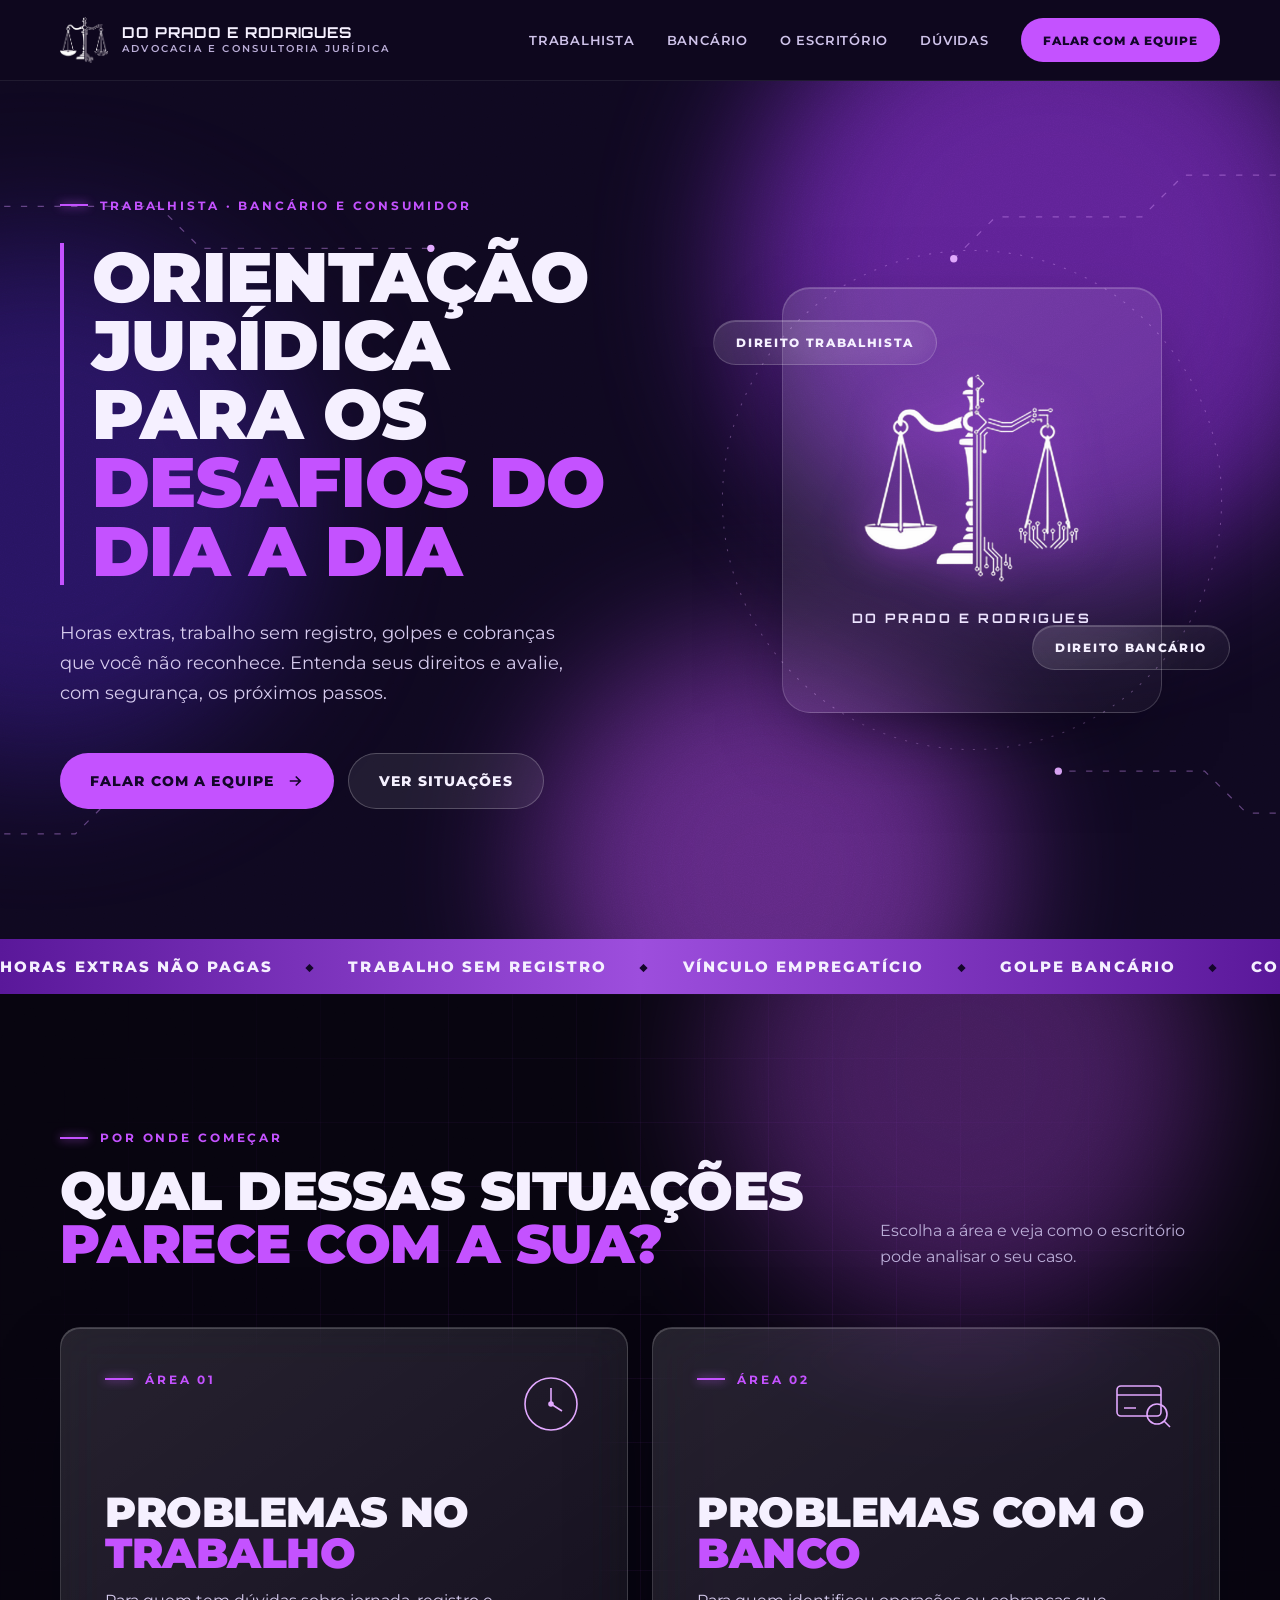
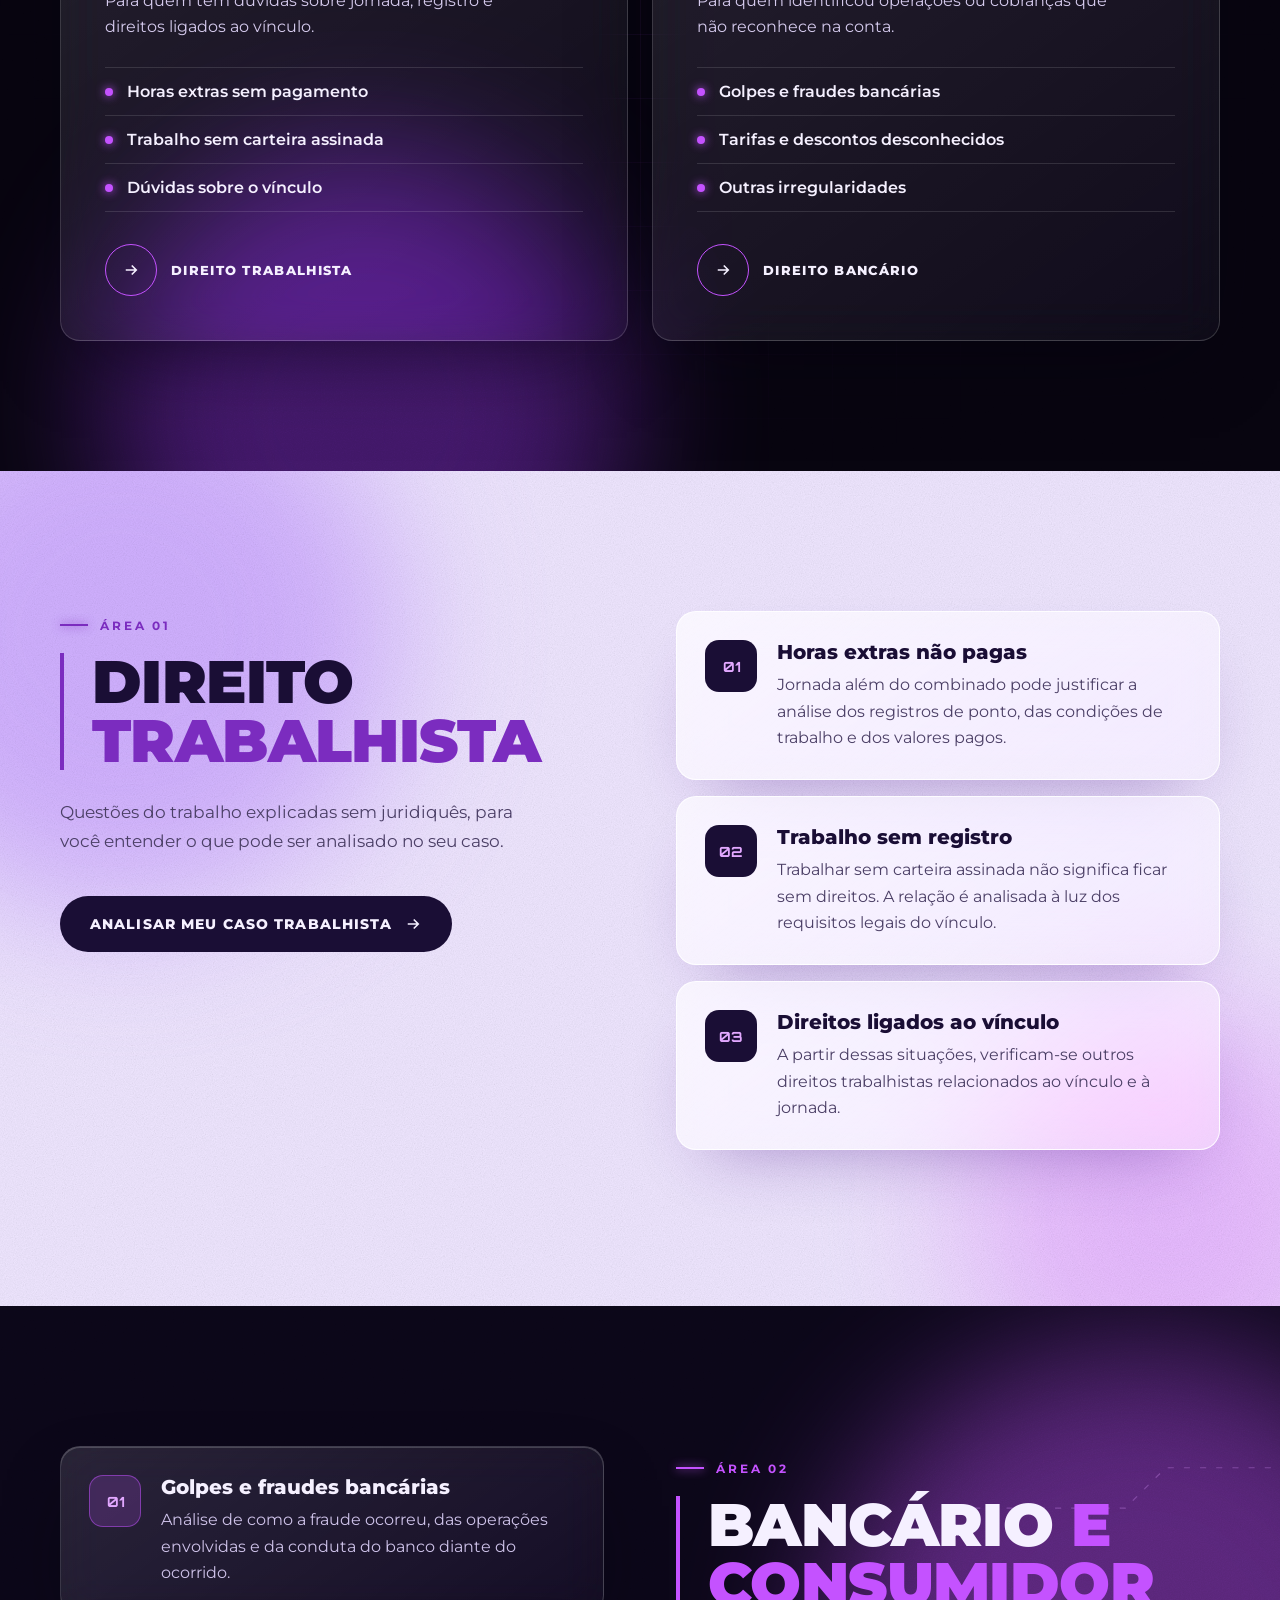
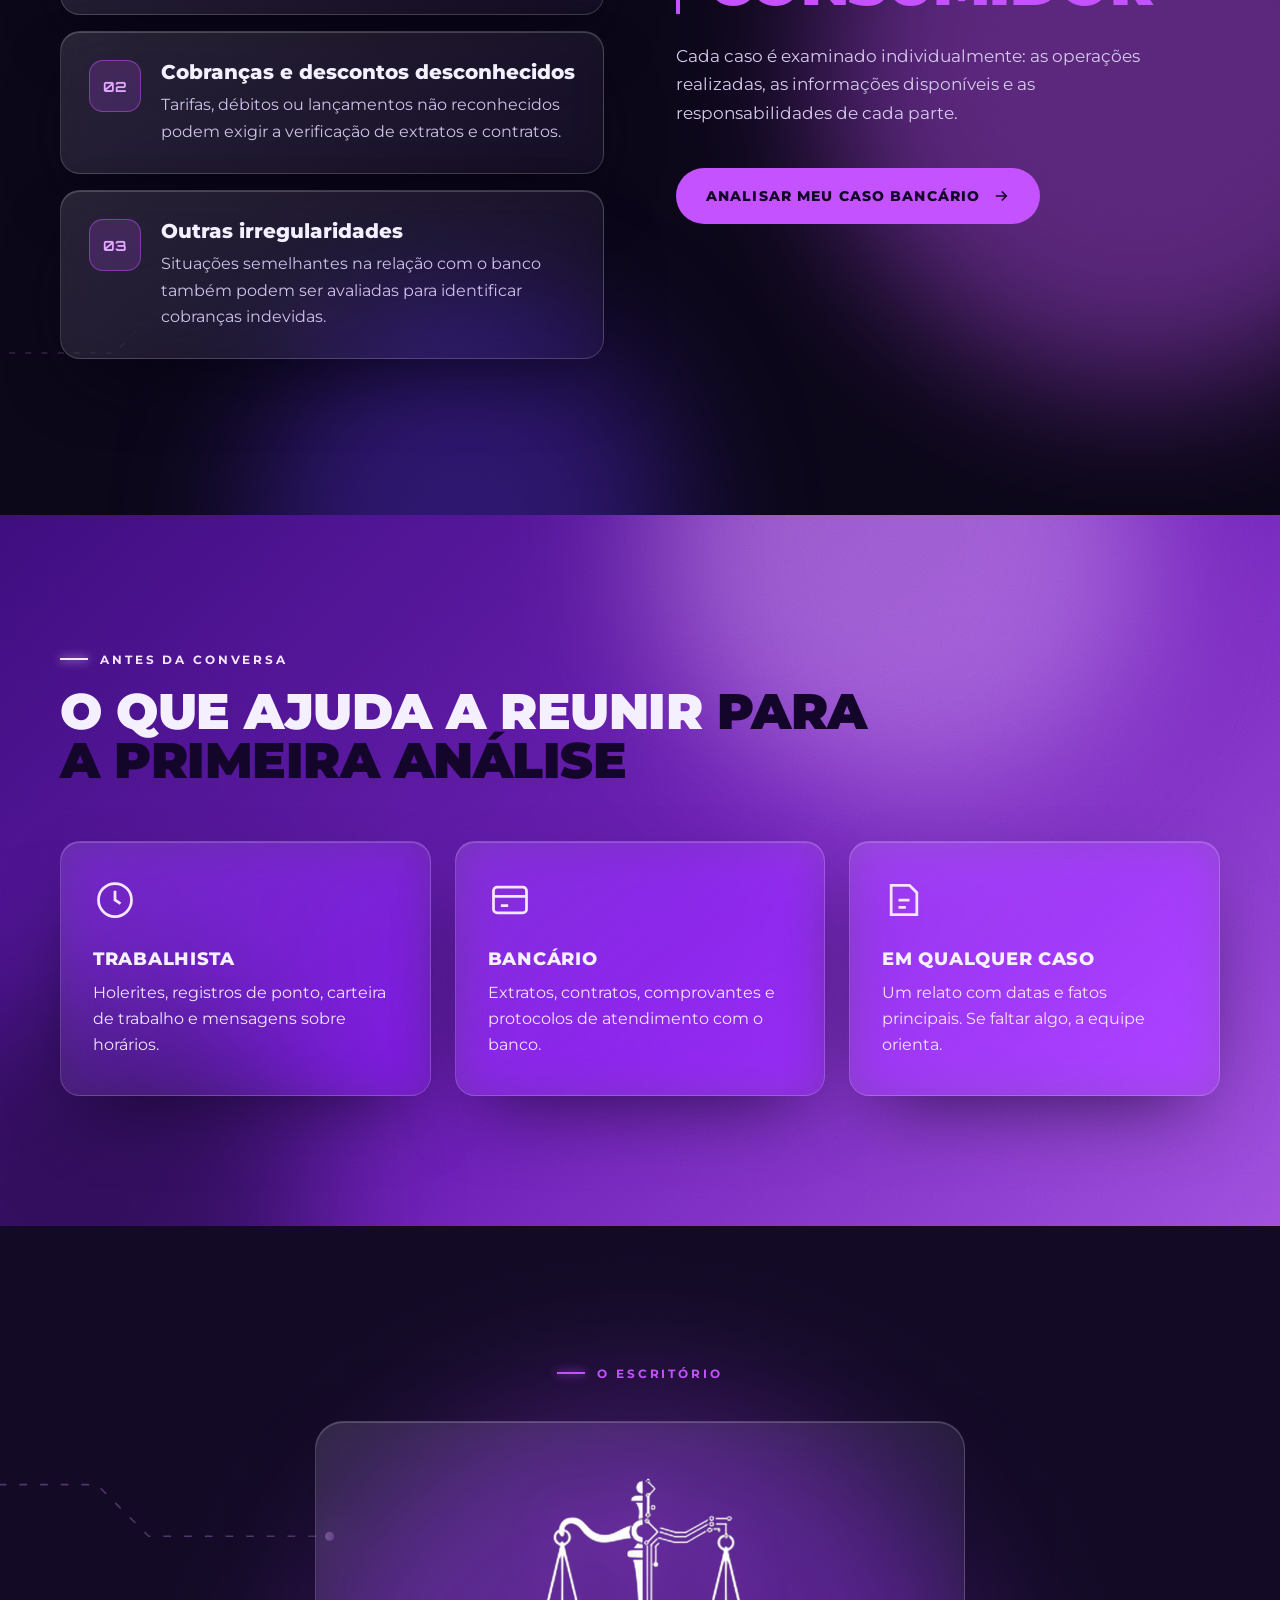
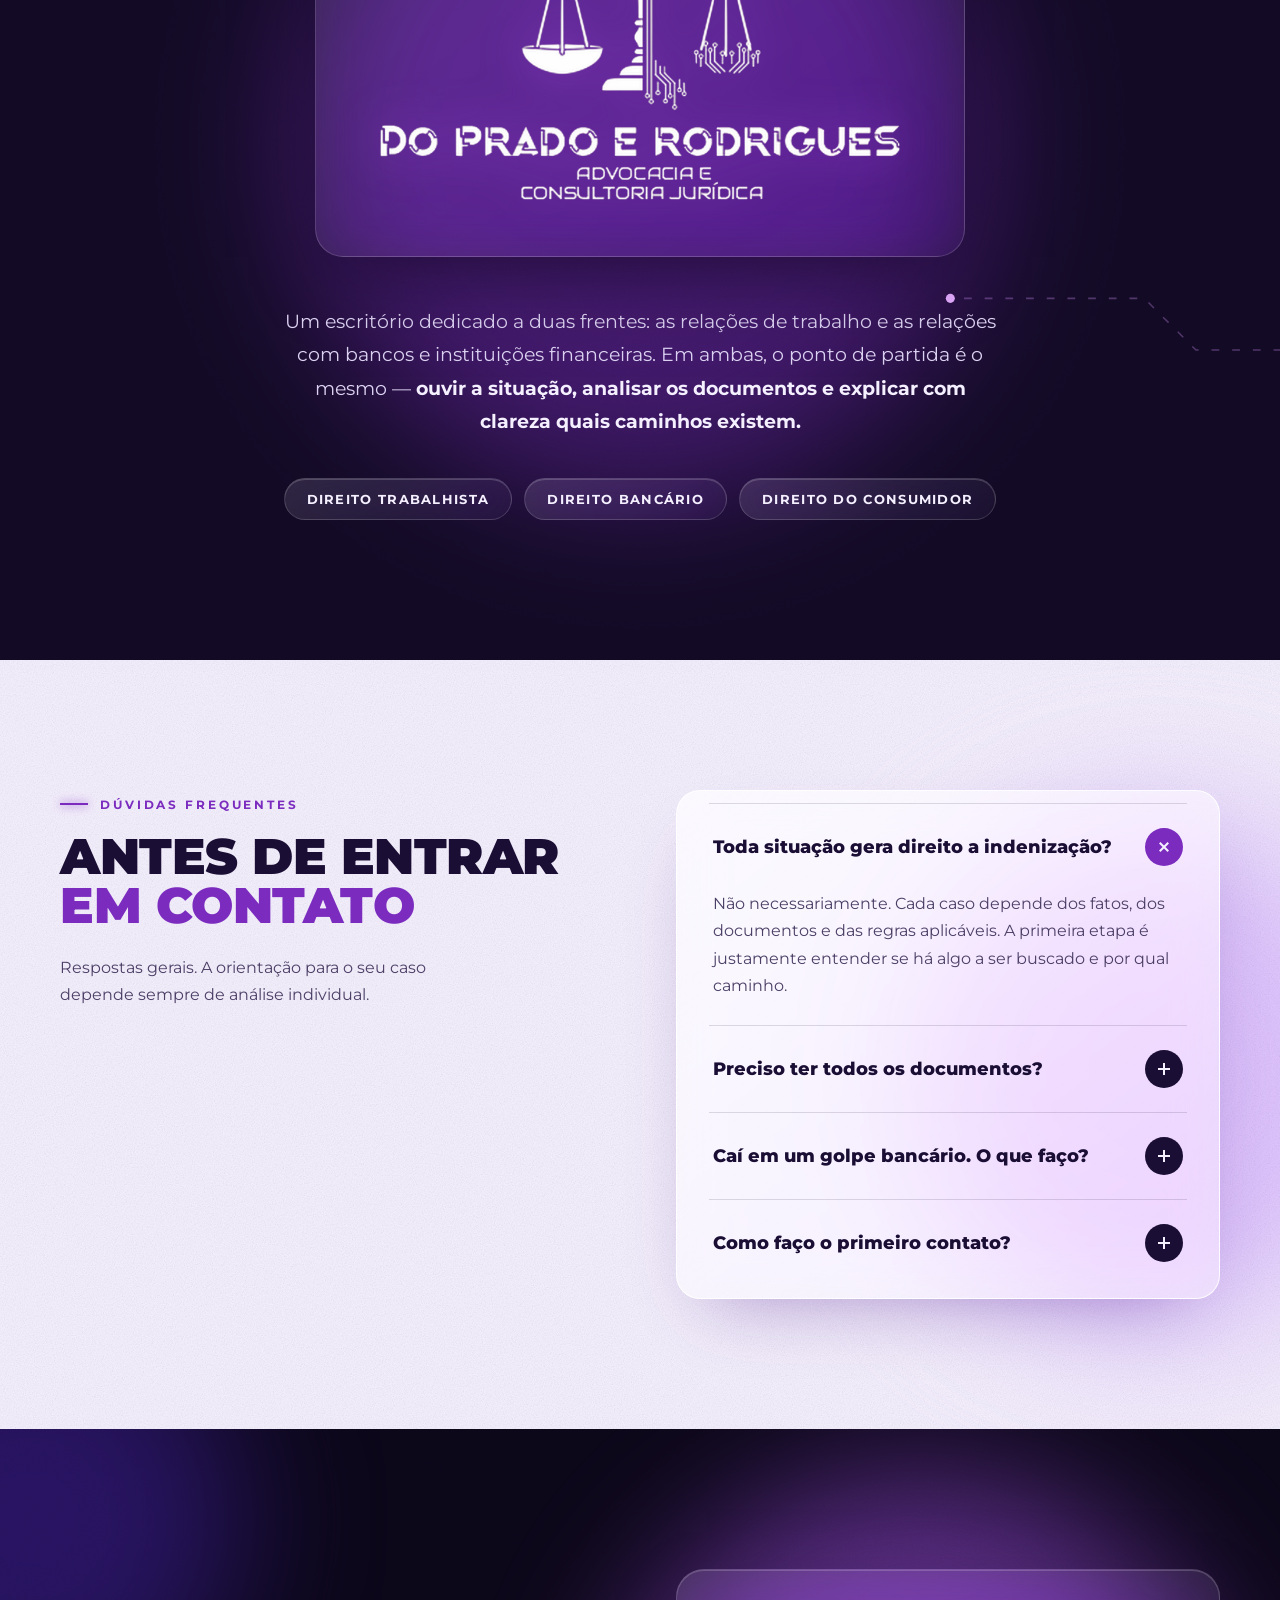
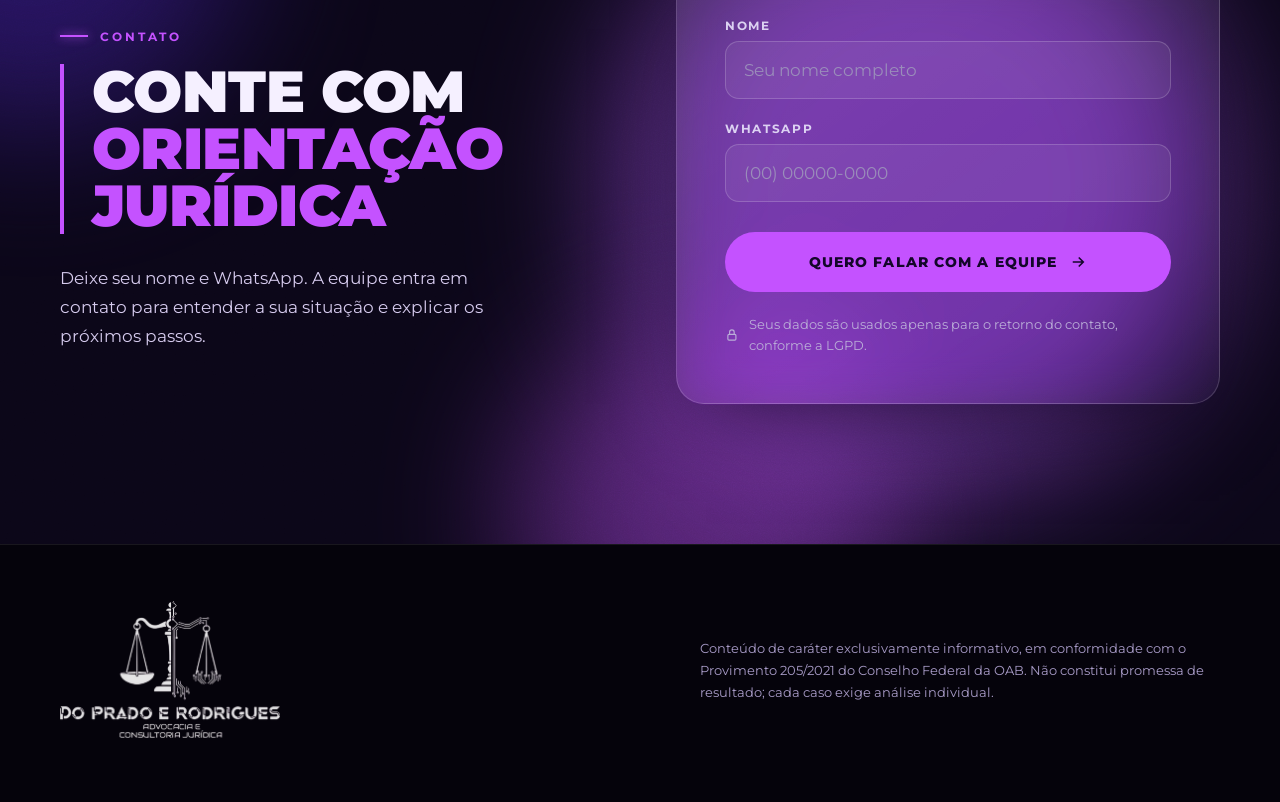
==== index.html @ 0450f439 "LP Do Prado e Rodrigues: versão inicial Co-Authored-By: Claude Opus 5.5 <noreply@anthropic.com> Clau" ====
<!doctype html>
<html lang="pt-BR">
<head>
<meta charset="utf-8">
<meta name="viewport" content="width=device-width, initial-scale=1">
<title>Do Prado e Rodrigues | Advocacia e Consultoria Jurídica</title>
<meta name="description" content="Orientação jurídica em Direito Trabalhista e Direito Bancário e do Consumidor: horas extras, trabalho sem registro, golpes bancários e cobranças desconhecidas.">
<meta name="theme-color" content="#120A24">
<link rel="icon" type="image/png" href="/assets/favicon.png">
<link rel="apple-touch-icon" href="/assets/favicon.png">
<meta property="og:type" content="website">
<meta property="og:title" content="Do Prado e Rodrigues | Advocacia e Consultoria Jurídica">
<meta property="og:description" content="Orientação jurídica para os desafios do dia a dia — Direito Trabalhista e Direito Bancário e do Consumidor.">
<meta property="og:image" content="/assets/og.jpg">
<meta property="og:locale" content="pt_BR">
<link rel="preconnect" href="https://fonts.googleapis.com">
<link rel="stylesheet" href="https://fonts.googleapis.com/css2?family=Montserrat:wght@400;500;600;700;800;900&amp;family=Orbitron:wght@500;700&amp;display=swap">
<style>
body{margin:0;background:#120A24}
a{color:#D9A8FF}a:hover{color:#F1DDFF}
.lp{font-family:'Montserrat',system-ui,sans-serif;color:#F5F0FF;background:#120A24;overflow-x:hidden;-webkit-font-smoothing:antialiased}
.lp *{box-sizing:border-box}
.wrap{max-width:1240px;margin:0 auto;padding:0 40px;position:relative;z-index:2}
.sec{position:relative;overflow:hidden;isolation:isolate}
.hl{font-weight:900;text-transform:uppercase;letter-spacing:-.01em;line-height:.98}
.neon{color:var(--accent)}
.neon-d{color:#7B2CBF}
.bar-v{border-left:4px solid var(--accent);padding-left:28px}
.kicker{display:inline-flex;align-items:center;gap:12px;font-size:12px;font-weight:700;letter-spacing:.24em;text-transform:uppercase;color:var(--accent)}
.kicker:before{content:"";width:28px;height:2px;background:currentColor;box-shadow:0 0 10px currentColor}
.k-d{color:#7B2CBF}
.noise{position:absolute;inset:0;width:100%;height:100%;pointer-events:none;z-index:1;opacity:.13;mix-blend-mode:overlay}
.noise-l{opacity:.22;mix-blend-mode:multiply}
.blob{position:absolute;border-radius:50%;filter:blur(70px);z-index:0;pointer-events:none}
.d1{animation:drift 18s ease-in-out infinite}
.d2{animation:drift 22s ease-in-out -6s infinite reverse}
.d3{animation:drift 26s ease-in-out -12s infinite}
.grid-bg{position:absolute;inset:0;z-index:0;background-image:linear-gradient(rgba(196,82,255,.07) 1px,transparent 1px),linear-gradient(90deg,rgba(196,82,255,.07) 1px,transparent 1px);background-size:64px 64px;-webkit-mask-image:radial-gradient(ellipse at 50% 40%,#000 20%,transparent 75%);mask-image:radial-gradient(ellipse at 50% 40%,#000 20%,transparent 75%)}
.glass{position:relative;background:linear-gradient(145deg,rgba(255,255,255,.12),rgba(255,255,255,.03));border:1px solid rgba(255,255,255,.16);border-radius:20px;backdrop-filter:blur(22px) saturate(140%);-webkit-backdrop-filter:blur(22px) saturate(140%);box-shadow:inset 0 1px 0 rgba(255,255,255,.18),0 30px 80px -30px rgba(5,2,15,.7)}
.glass-l{position:relative;background:linear-gradient(145deg,rgba(255,255,255,.72),rgba(255,255,255,.38));border:1px solid rgba(255,255,255,.85);border-radius:20px;backdrop-filter:blur(22px) saturate(160%);-webkit-backdrop-filter:blur(22px) saturate(160%);box-shadow:0 30px 70px -35px rgba(74,20,140,.45)}
.btn{display:inline-flex;align-items:center;justify-content:center;gap:12px;min-height:56px;padding:0 30px;font-weight:800;font-size:14px;letter-spacing:.08em;text-transform:uppercase;text-decoration:none;border-radius:999px;transition:transform .35s cubic-bezier(.2,.7,.2,1),box-shadow .35s,background .3s,color .3s,border-color .3s;font-family:inherit;cursor:pointer;border:none}
.btn:hover{transform:translateY(-2px)}
.btn svg{transition:transform .35s cubic-bezier(.2,.7,.2,1)}
.btn:hover svg{transform:translateX(4px)}
.btn-neon{background:var(--accent);color:#14062A}
.btn-neon:hover{color:#14062A;box-shadow:0 12px 40px -8px var(--accent)}
.btn-glass{background:rgba(255,255,255,.08);border:1px solid rgba(255,255,255,.22);color:#F5F0FF;backdrop-filter:blur(12px);-webkit-backdrop-filter:blur(12px)}
.btn-glass:hover{background:rgba(255,255,255,.14);color:#F5F0FF}
.btn-dark{background:#1A0E35;color:#F5F0FF}
.btn-dark:hover{background:#2C1858;color:#F5F0FF}
.navlink{color:#CFC3EA;text-decoration:none;font-size:13px;font-weight:600;letter-spacing:.06em;text-transform:uppercase;padding:12px 0;position:relative}
.navlink:after{content:"";position:absolute;left:0;right:0;bottom:6px;height:2px;background:var(--accent);transform:scaleX(0);transform-origin:left;transition:transform .4s cubic-bezier(.2,.7,.2,1)}
.navlink:hover{color:#FFFFFF}.navlink:hover:after{transform:scaleX(1)}
.hero-grid{display:grid;grid-template-columns:minmax(0,1.1fr) minmax(0,.9fr);gap:56px;align-items:center}
.two{display:grid;grid-template-columns:repeat(2,minmax(0,1fr));gap:72px;align-items:center}
.tiles{display:grid;grid-template-columns:repeat(2,minmax(0,1fr));gap:24px}
.three{display:grid;grid-template-columns:repeat(3,minmax(0,1fr));gap:24px}
.tile{display:flex;flex-direction:column;padding:44px;text-decoration:none;color:#F5F0FF;min-height:500px;transition:transform .5s cubic-bezier(.2,.7,.2,1),border-color .4s}
.tile:hover{transform:translateY(-6px);border-color:rgba(196,82,255,.6);color:#F5F0FF}
.go{width:52px;height:52px;border-radius:50%;border:1.5px solid var(--accent);display:flex;align-items:center;justify-content:center;transition:background .3s,transform .4s,color .3s}
.tile:hover .go{background:var(--accent);color:#14062A;transform:rotate(-45deg)}
.li{display:flex;gap:14px;align-items:center;padding:14px 0;border-top:1px solid rgba(255,255,255,.12);font-weight:600;font-size:15.5px}
.li:before{content:"";flex:none;width:8px;height:8px;border-radius:50%;background:var(--accent);box-shadow:0 0 10px var(--accent)}
.item{display:grid;grid-template-columns:52px minmax(0,1fr);gap:20px;padding:28px;margin-bottom:16px}
.num{width:52px;height:52px;border-radius:14px;display:flex;align-items:center;justify-content:center;font-family:'Orbitron',sans-serif;font-size:14px;font-weight:700}
.faq details{border-top:1px solid rgba(26,14,53,.14)}
.faq summary{list-style:none;cursor:pointer;display:flex;justify-content:space-between;align-items:center;gap:24px;padding:24px 4px;min-height:44px;font-size:18px;font-weight:800;color:#1A0E35}
.faq summary::-webkit-details-marker{display:none}
.faq .plus{flex:none;width:38px;height:38px;border-radius:50%;background:#1A0E35;color:#F5F0FF;display:flex;align-items:center;justify-content:center;transition:transform .4s cubic-bezier(.2,.7,.2,1),background .3s}
.faq details[open] .plus{transform:rotate(45deg);background:#7B2CBF}
.faq details p{margin:0 4px 26px;max-width:720px;color:#4B3F66;font-size:16px;line-height:1.7}
.field{display:flex;flex-direction:column;gap:8px}
.field label{font-size:12px;font-weight:700;letter-spacing:.14em;text-transform:uppercase;color:#DCD2F2}
.field input{font:inherit;font-size:17px;color:#F5F0FF;background:rgba(255,255,255,.06);border:1.5px solid rgba(255,255,255,.18);border-radius:14px;padding:16px 18px;min-height:58px;outline:none;transition:border-color .3s,background .3s,box-shadow .3s}
.field input:focus{border-color:var(--accent);background:rgba(255,255,255,.1);box-shadow:0 0 0 4px rgba(196,82,255,.18)}
.field input::placeholder{color:#9A8DBA}
.marquee{display:flex;width:max-content;animation:slide 50s linear infinite}
.marquee span{display:inline-flex;align-items:center;gap:32px;padding-right:32px;white-space:nowrap}
.flow{stroke-dasharray:6 10;animation:flow 2.4s linear infinite}
@keyframes slide{to{transform:translateX(-50%)}}
@keyframes flow{to{stroke-dashoffset:-64}}
@keyframes drift{0%,100%{transform:translate(0,0) scale(1)}33%{transform:translate(60px,-40px) scale(1.08)}66%{transform:translate(-40px,30px) scale(.95)}}
@keyframes rise{from{opacity:0;transform:translateY(32px)}to{opacity:1;transform:none}}
@keyframes fade{from{opacity:0}to{opacity:1}}
@keyframes floaty{0%,100%{transform:translateY(0)}50%{transform:translateY(-14px)}}
@keyframes blink{0%,100%{opacity:.3}50%{opacity:1}}
@keyframes spin{to{transform:rotate(360deg)}}
.in1{animation:rise 1s cubic-bezier(.2,.7,.2,1) .1s both}
.in2{animation:rise 1s cubic-bezier(.2,.7,.2,1) .25s both}
.in3{animation:rise 1s cubic-bezier(.2,.7,.2,1) .4s both}
.in4{animation:rise 1s cubic-bezier(.2,.7,.2,1) .55s both}
.in5{animation:fade 1.8s ease .3s both}
.floaty{animation:floaty 7s ease-in-out infinite}
.floaty2{animation:floaty 8s ease-in-out -3s infinite}
.blink{animation:blink 2.2s ease-in-out infinite}
.blink2{animation:blink 2.2s ease-in-out 1.1s infinite}
.spin{animation:spin 50s linear infinite}
@supports (animation-timeline: view()){
.reveal{animation:rise linear both;animation-timeline:view();animation-range:entry 0% cover 26%}
}
@media (prefers-reduced-motion: reduce){.lp *{animation:none !important;transition:none !important}}
@media (max-width: 980px){
.hero-grid,.two,.tiles{grid-template-columns:minmax(0,1fr);gap:48px}
.three{grid-template-columns:minmax(0,1fr)}
.hide-m{display:none !important}
.wrap{padding:0 20px}
.h1{font-size:46px !important}
.h2{font-size:38px !important}
.pad{padding:96px 0 !important}
.tile{min-height:0;padding:32px}
}
@media (max-width: 560px){.h1{font-size:38px !important}.h2{font-size:32px !important}.btn{width:100%}.item{padding:22px;grid-template-columns:44px minmax(0,1fr);gap:14px}.num{width:44px;height:44px}}
</style>
<style>html{scroll-behavior:smooth;scroll-padding-top:90px}.form-ok{display:none;padding:18px 20px;border-radius:14px;background:rgba(196,82,255,.15);border:1px solid rgba(196,82,255,.45);font-weight:600;line-height:1.5}</style>
</head>
<body>
<div class="lp" style="--accent: #C452FF">
<svg width="0" height="0" aria-hidden="true" style="position: absolute"><filter id="grain"><feTurbulence type="fractalNoise" baseFrequency=".9" numOctaves="3" stitchTiles="stitch"></feTurbulence><feColorMatrix type="saturate" values="0"></feColorMatrix></filter></svg>

<!-- HEADER -->
<header style="position: sticky; top: 0; z-index: 20; background: rgba(13,7,28,.62); backdrop-filter: blur(18px); -webkit-backdrop-filter: blur(18px); border-bottom: 1px solid rgba(255,255,255,.08)">
<div class="wrap" style="display: flex; align-items: center; justify-content: space-between; gap: 24px; flex-wrap: wrap; min-height: 80px; padding-top: 10px; padding-bottom: 10px">
<a href="#topo" style="display: flex; align-items: center; gap: 14px; text-decoration: none">
<img src="/assets/logo-icon.png" alt="" style="width: 48px; height: auto">
<span style="display: flex; flex-direction: column; line-height: 1.25">
<span style="font-family: 'Orbitron', sans-serif; font-weight: 700; font-size: 15px; letter-spacing: .06em; color: #F5F0FF">DO PRADO E RODRIGUES</span>
<span style="font-size: 10px; font-weight: 600; letter-spacing: .22em; text-transform: uppercase; color: #BBAED8">Advocacia e Consultoria Jurídica</span>
</span>
</a>
<nav aria-label="Principal" style="display: flex; align-items: center; gap: 32px; flex-wrap: wrap">
<a class="navlink hide-m" href="#trabalhista">Trabalhista</a>
<a class="navlink hide-m" href="#bancario">Bancário</a>
<a class="navlink hide-m" href="#escritorio">O escritório</a>
<a class="navlink hide-m" href="#duvidas">Dúvidas</a>
<a class="btn btn-neon" href="#contato" style="min-height: 44px; padding: 0 22px; font-size: 12px">Falar com a equipe</a>
</nav>
</div>
</header>

<!-- HERO: mesh violeta + grão + circuitos -->
<section id="topo" class="sec" style="background: #0F0820">
<div class="blob d1" style="width: 620px; height: 620px; right: -80px; top: -120px; background: #7B2CBF; opacity: .75"></div>
<div class="blob d2" style="width: 460px; height: 460px; right: 280px; bottom: -160px; background: #C452FF; opacity: .45"></div>
<div class="blob d3" style="width: 520px; height: 520px; left: -220px; top: 160px; background: #3A1D8F; opacity: .6"></div>
<svg class="in5" aria-hidden="true" viewBox="0 0 1440 820" preserveAspectRatio="xMidYMid slice" style="position: absolute; inset: 0; width: 100%; height: 100%; pointer-events: none; z-index: 1">
<g fill="none" stroke="rgba(214,150,255,.4)" stroke-width="1.2">
<path class="flow" d="M0 120 H260 L300 160 H520"></path>
<path class="flow" d="M1440 90 H1240 L1200 130 H1060 L1020 170"></path>
<path class="flow" d="M1440 700 H1300 L1260 660 H1120"></path>
<path class="flow" d="M0 720 H180 L220 680 H360"></path>
</g>
<g fill="#E2A8FF"><circle class="blink" cx="520" cy="160" r="3.5"></circle><circle class="blink2" cx="1020" cy="170" r="3.5"></circle><circle class="blink" cx="1120" cy="660" r="3.5"></circle><circle class="blink2" cx="360" cy="680" r="3.5"></circle></g>
</svg>
<svg class="noise" aria-hidden="true"><rect width="100%" height="100%" filter="url(#grain)"></rect></svg>
<div class="wrap hero-grid" style="padding-top: 110px; padding-bottom: 130px">
<div>
<p class="kicker in1" style="margin: 0 0 30px">Trabalhista · Bancário e Consumidor</p>
<h1 class="hl h1 in2 bar-v" style="margin: 0; font-size: 70px">Orientação jurídica para os <span class="neon">desafios do dia a dia</span></h1>
<p class="in3" style="margin: 34px 0 0; max-width: 520px; font-size: 18px; line-height: 1.65; color: #D6CBEE">Horas extras, trabalho sem registro, golpes e cobranças que você não reconhece. Entenda seus direitos e avalie, com segurança, os próximos passos.</p>
<div class="in4" style="display: flex; gap: 14px; flex-wrap: wrap; margin-top: 44px">
<a class="btn btn-neon" href="#contato">Falar com a equipe <svg width="18" height="18" viewBox="0 0 24 24" fill="none" stroke="currentColor" stroke-width="2.2" aria-hidden="true"><path d="M5 12h14M13 6l6 6-6 6"></path></svg></a>
<a class="btn btn-glass" href="#situacoes">Ver situações</a>
</div>
</div>
<div class="in5" style="position: relative; display: flex; justify-content: center; align-items: center; min-height: 500px">
<svg class="spin" aria-hidden="true" viewBox="0 0 500 500" style="position: absolute; width: 520px; max-width: 110%; height: auto"><circle cx="250" cy="250" r="240" fill="none" stroke="rgba(226,168,255,.35)" stroke-dasharray="2 9"></circle></svg>
<div class="glass floaty" style="width: 380px; max-width: 92%; aspect-ratio: 1 / 1.12; border-radius: 28px; display: flex; flex-direction: column; align-items: center; justify-content: center; gap: 28px; padding: 40px">
<img src="/assets/logo-icon.png" alt="Símbolo do escritório: balança da justiça com traços de circuito" style="width: 72%; height: auto; filter: drop-shadow(0 0 22px rgba(196,82,255,.6))">
<span style="font-family: 'Orbitron', sans-serif; font-size: 13px; font-weight: 700; letter-spacing: .2em; color: #EDE4FF; text-align: center">DO PRADO E RODRIGUES</span>
</div>
<span class="glass floaty2 hide-m" style="position: absolute; left: -10px; top: 70px; border-radius: 999px; padding: 14px 22px; font-size: 12px; font-weight: 800; letter-spacing: .14em; text-transform: uppercase">Direito Trabalhista</span>
<span class="glass floaty2 hide-m" style="position: absolute; right: -10px; bottom: 80px; border-radius: 999px; padding: 14px 22px; font-size: 12px; font-weight: 800; letter-spacing: .14em; text-transform: uppercase">Direito Bancário</span>
</div>
</div>
</section>

<!-- MARQUEE -->
<div aria-hidden="true" style="position: relative; background: linear-gradient(90deg, #5A189A, #9D4EDD, #5A189A); color: #F5F0FF; overflow: hidden; padding: 18px 0">
<div class="marquee" style="font-size: 15px; font-weight: 800; letter-spacing: .14em; text-transform: uppercase">
<span>Horas extras não pagas <i style="font-style: normal; color: #14062A">◆</i> Trabalho sem registro <i style="font-style: normal; color: #14062A">◆</i> Vínculo empregatício <i style="font-style: normal; color: #14062A">◆</i> Golpe bancário <i style="font-style: normal; color: #14062A">◆</i> Cobranças desconhecidas <i style="font-style: normal; color: #14062A">◆</i> Descontos não reconhecidos <i style="font-style: normal; color: #14062A">◆</i></span>
<span>Horas extras não pagas <i style="font-style: normal; color: #14062A">◆</i> Trabalho sem registro <i style="font-style: normal; color: #14062A">◆</i> Vínculo empregatício <i style="font-style: normal; color: #14062A">◆</i> Golpe bancário <i style="font-style: normal; color: #14062A">◆</i> Cobranças desconhecidas <i style="font-style: normal; color: #14062A">◆</i> Descontos não reconhecidos <i style="font-style: normal; color: #14062A">◆</i></span>
</div>
</div>

<!-- SITUAÇÕES: preto com grade tech + glass -->
<section id="situacoes" class="sec pad" style="background: #07040F; padding: 130px 0">
<div class="grid-bg"></div>
<div class="blob d2" style="width: 520px; height: 520px; left: 8%; bottom: -200px; background: #7B2CBF; opacity: .5"></div>
<div class="blob d1" style="width: 480px; height: 480px; right: 6%; top: -160px; background: #C452FF; opacity: .32"></div>
<svg class="noise" aria-hidden="true"><rect width="100%" height="100%" filter="url(#grain)"></rect></svg>
<div class="wrap">
<div class="reveal" style="display: flex; justify-content: space-between; align-items: end; gap: 32px; flex-wrap: wrap; margin-bottom: 56px">
<div>
<p class="kicker" style="margin: 0 0 20px">Por onde começar</p>
<h2 class="hl h2" style="margin: 0; font-size: 54px; max-width: 760px">Qual dessas situações <span class="neon">parece com a sua?</span></h2>
</div>
<p style="margin: 0; max-width: 340px; color: #BBAED8; font-size: 16px; line-height: 1.65">Escolha a área e veja como o escritório pode analisar o seu caso.</p>
</div>
<div class="tiles">
<a class="tile glass reveal" href="#trabalhista">
<div style="display: flex; justify-content: space-between; align-items: start">
<span class="kicker">Área 01</span>
<svg width="64" height="64" viewBox="0 0 64 64" fill="none" stroke="#E2A8FF" stroke-width="1.6" aria-hidden="true"><circle cx="32" cy="32" r="26"></circle><path d="M32 16v16l11 7"></path><circle cx="32" cy="32" r="2" fill="#E2A8FF"></circle></svg>
</div>
<span class="hl" style="font-size: 42px; margin-top: 56px">Problemas no <span class="neon">trabalho</span></span>
<span style="margin-top: 14px; font-size: 16px; line-height: 1.6; color: #D6CBEE; max-width: 420px">Para quem tem dúvidas sobre jornada, registro e direitos ligados ao vínculo.</span>
<span style="display: flex; flex-direction: column; margin-top: 28px">
<span class="li">Horas extras sem pagamento</span>
<span class="li">Trabalho sem carteira assinada</span>
<span class="li" style="border-bottom: 1px solid rgba(255,255,255,.12)">Dúvidas sobre o vínculo</span>
</span>
<span style="display: flex; align-items: center; gap: 14px; margin-top: auto; padding-top: 32px; font-size: 13px; font-weight: 800; letter-spacing: .1em; text-transform: uppercase"><span class="go"><svg width="18" height="18" viewBox="0 0 24 24" fill="none" stroke="currentColor" stroke-width="2.2" aria-hidden="true"><path d="M5 12h14M13 6l6 6-6 6"></path></svg></span>Direito Trabalhista</span>
</a>
<a class="tile glass reveal" href="#bancario">
<div style="display: flex; justify-content: space-between; align-items: start">
<span class="kicker">Área 02</span>
<svg width="64" height="64" viewBox="0 0 64 64" fill="none" stroke="#E2A8FF" stroke-width="1.6" aria-hidden="true"><rect x="6" y="14" width="44" height="30" rx="4"></rect><path d="M6 23h44M13 36h12"></path><circle cx="46" cy="42" r="10"></circle><path d="M53 49l6 6"></path></svg>
</div>
<span class="hl" style="font-size: 42px; margin-top: 56px">Problemas com o <span class="neon">banco</span></span>
<span style="margin-top: 14px; font-size: 16px; line-height: 1.6; color: #D6CBEE; max-width: 420px">Para quem identificou operações ou cobranças que não reconhece na conta.</span>
<span style="display: flex; flex-direction: column; margin-top: 28px">
<span class="li">Golpes e fraudes bancárias</span>
<span class="li">Tarifas e descontos desconhecidos</span>
<span class="li" style="border-bottom: 1px solid rgba(255,255,255,.12)">Outras irregularidades</span>
</span>
<span style="display: flex; align-items: center; gap: 14px; margin-top: auto; padding-top: 32px; font-size: 13px; font-weight: 800; letter-spacing: .1em; text-transform: uppercase"><span class="go"><svg width="18" height="18" viewBox="0 0 24 24" fill="none" stroke="currentColor" stroke-width="2.2" aria-hidden="true"><path d="M5 12h14M13 6l6 6-6 6"></path></svg></span>Direito Bancário</span>
</a>
</div>
</div>
</section>

<!-- TRABALHISTA: lilás claro + grão + glass branco -->
<section id="trabalhista" class="sec pad" style="background: #EFE6FF; color: #1A0E35; padding: 140px 0">
<div class="blob d1" style="width: 560px; height: 560px; left: -160px; top: -120px; background: #C9A3FF; opacity: .8"></div>
<div class="blob d3" style="width: 420px; height: 420px; right: -100px; bottom: -120px; background: #E7B6FF; opacity: .9"></div>
<svg class="noise noise-l" aria-hidden="true"><rect width="100%" height="100%" filter="url(#grain)"></rect></svg>
<div class="wrap two" style="align-items: start">
<div class="reveal">
<p class="kicker k-d" style="margin: 0 0 20px">Área 01</p>
<h2 class="hl h2" style="margin: 0; font-size: 60px; border-left: 4px solid #7B2CBF; padding-left: 28px">Direito <span class="neon-d">Trabalhista</span></h2>
<p style="margin: 28px 0 0; color: #4B3F66; font-size: 17px; line-height: 1.7; max-width: 460px">Questões do trabalho explicadas sem juridiquês, para você entender o que pode ser analisado no seu caso.</p>
<a class="btn btn-dark" href="#contato" style="margin-top: 40px">Analisar meu caso trabalhista <svg width="18" height="18" viewBox="0 0 24 24" fill="none" stroke="currentColor" stroke-width="2.2" aria-hidden="true"><path d="M5 12h14M13 6l6 6-6 6"></path></svg></a>
</div>
<div>
<div class="item glass-l reveal"><span class="num" style="background: #1A0E35; color: #E2A8FF">01</span><div><h3 style="margin: 0; font-size: 20px; font-weight: 800">Horas extras não pagas</h3><p style="margin: 8px 0 0; color: #4B3F66; font-size: 15.5px; line-height: 1.7">Jornada além do combinado pode justificar a análise dos registros de ponto, das condições de trabalho e dos valores pagos.</p></div></div>
<div class="item glass-l reveal"><span class="num" style="background: #1A0E35; color: #E2A8FF">02</span><div><h3 style="margin: 0; font-size: 20px; font-weight: 800">Trabalho sem registro</h3><p style="margin: 8px 0 0; color: #4B3F66; font-size: 15.5px; line-height: 1.7">Trabalhar sem carteira assinada não significa ficar sem direitos. A relação é analisada à luz dos requisitos legais do vínculo.</p></div></div>
<div class="item glass-l reveal"><span class="num" style="background: #1A0E35; color: #E2A8FF">03</span><div><h3 style="margin: 0; font-size: 20px; font-weight: 800">Direitos ligados ao vínculo</h3><p style="margin: 8px 0 0; color: #4B3F66; font-size: 15.5px; line-height: 1.7">A partir dessas situações, verificam-se outros direitos trabalhistas relacionados ao vínculo e à jornada.</p></div></div>
</div>
</div>
</section>

<!-- BANCÁRIO: escuro com brilho magenta + glass -->
<section id="bancario" class="sec pad" style="background: #0B0618; padding: 140px 0">
<div class="blob d2" style="width: 640px; height: 640px; right: -180px; top: 40px; background: #C452FF; opacity: .42"></div>
<div class="blob d3" style="width: 420px; height: 420px; left: 20%; bottom: -220px; background: #3A1D8F; opacity: .7"></div>
<svg aria-hidden="true" viewBox="0 0 1440 800" preserveAspectRatio="xMidYMid slice" style="position: absolute; inset: 0; width: 100%; height: 100%; pointer-events: none; z-index: 1"><g fill="none" stroke="rgba(214,150,255,.3)" stroke-width="1.2"><path class="flow" d="M1440 160 H1240 L1200 200 H1040"></path><path class="flow" d="M0 640 H200 L240 600 H400"></path></g><g fill="#E2A8FF"><circle class="blink" cx="1040" cy="200" r="3.5"></circle><circle class="blink2" cx="400" cy="600" r="3.5"></circle></g></svg>
<svg class="noise" aria-hidden="true"><rect width="100%" height="100%" filter="url(#grain)"></rect></svg>
<div class="wrap two" style="align-items: start">
<div>
<div class="item glass reveal"><span class="num" style="background: rgba(196,82,255,.18); color: #E2A8FF; border: 1px solid rgba(196,82,255,.5)">01</span><div><h3 style="margin: 0; font-size: 20px; font-weight: 800">Golpes e fraudes bancárias</h3><p style="margin: 8px 0 0; color: #CFC3EA; font-size: 15.5px; line-height: 1.7">Análise de como a fraude ocorreu, das operações envolvidas e da conduta do banco diante do ocorrido.</p></div></div>
<div class="item glass reveal"><span class="num" style="background: rgba(196,82,255,.18); color: #E2A8FF; border: 1px solid rgba(196,82,255,.5)">02</span><div><h3 style="margin: 0; font-size: 20px; font-weight: 800">Cobranças e descontos desconhecidos</h3><p style="margin: 8px 0 0; color: #CFC3EA; font-size: 15.5px; line-height: 1.7">Tarifas, débitos ou lançamentos não reconhecidos podem exigir a verificação de extratos e contratos.</p></div></div>
<div class="item glass reveal"><span class="num" style="background: rgba(196,82,255,.18); color: #E2A8FF; border: 1px solid rgba(196,82,255,.5)">03</span><div><h3 style="margin: 0; font-size: 20px; font-weight: 800">Outras irregularidades</h3><p style="margin: 8px 0 0; color: #CFC3EA; font-size: 15.5px; line-height: 1.7">Situações semelhantes na relação com o banco também podem ser avaliadas para identificar cobranças indevidas.</p></div></div>
</div>
<div class="reveal" style="padding-top: 8px">
<p class="kicker" style="margin: 0 0 20px">Área 02</p>
<h2 class="hl h2 bar-v" style="margin: 0; font-size: 60px">Bancário <span class="neon">e Consumidor</span></h2>
<p style="margin: 28px 0 0; color: #D6CBEE; font-size: 17px; line-height: 1.7; max-width: 480px">Cada caso é examinado individualmente: as operações realizadas, as informações disponíveis e as responsabilidades de cada parte.</p>
<a class="btn btn-neon" href="#contato" style="margin-top: 40px">Analisar meu caso bancário <svg width="18" height="18" viewBox="0 0 24 24" fill="none" stroke="currentColor" stroke-width="2.2" aria-hidden="true"><path d="M5 12h14M13 6l6 6-6 6"></path></svg></a>
</div>
</div>
</section>

<!-- O QUE REUNIR: roxo vibrante + glass translúcido -->
<section class="sec pad" style="background: linear-gradient(135deg, #3C0D7A 0%, #6A1FB5 55%, #9D4EDD 100%); padding: 130px 0">
<div class="blob d1" style="width: 500px; height: 500px; right: 10%; top: -220px; background: #E2A8FF; opacity: .45"></div>
<div class="blob d2" style="width: 440px; height: 440px; left: -120px; bottom: -200px; background: #14062A; opacity: .6"></div>
<svg class="noise" aria-hidden="true" style="opacity: .18"><rect width="100%" height="100%" filter="url(#grain)"></rect></svg>
<div class="wrap">
<div class="reveal" style="margin-bottom: 56px">
<p class="kicker" style="margin: 0 0 20px; color: #F5E6FF">Antes da conversa</p>
<h2 class="hl h2" style="margin: 0; font-size: 50px; max-width: 820px">O que ajuda a reunir <span style="color: #14062A">para a primeira análise</span></h2>
</div>
<div class="three">
<div class="glass reveal" style="padding: 36px 32px">
<svg width="44" height="44" viewBox="0 0 24 24" fill="none" stroke="#F5E6FF" stroke-width="1.5" aria-hidden="true"><circle cx="12" cy="12" r="9"></circle><path d="M12 7v5l3 2"></path></svg>
<h3 style="margin: 22px 0 10px; font-size: 18px; font-weight: 800; text-transform: uppercase; letter-spacing: .04em">Trabalhista</h3>
<p style="margin: 0; color: #F1E6FF; font-size: 15.5px; line-height: 1.7">Holerites, registros de ponto, carteira de trabalho e mensagens sobre horários.</p>
</div>
<div class="glass reveal" style="padding: 36px 32px">
<svg width="44" height="44" viewBox="0 0 24 24" fill="none" stroke="#F5E6FF" stroke-width="1.5" aria-hidden="true"><rect x="3" y="5" width="18" height="14" rx="2"></rect><path d="M3 10h18M7 15h4"></path></svg>
<h3 style="margin: 22px 0 10px; font-size: 18px; font-weight: 800; text-transform: uppercase; letter-spacing: .04em">Bancário</h3>
<p style="margin: 0; color: #F1E6FF; font-size: 15.5px; line-height: 1.7">Extratos, contratos, comprovantes e protocolos de atendimento com o banco.</p>
</div>
<div class="glass reveal" style="padding: 36px 32px">
<svg width="44" height="44" viewBox="0 0 24 24" fill="none" stroke="#F5E6FF" stroke-width="1.5" aria-hidden="true"><path d="M5 4h10l4 4v12H5z"></path><path d="M9 12h6M9 16h4"></path></svg>
<h3 style="margin: 22px 0 10px; font-size: 18px; font-weight: 800; text-transform: uppercase; letter-spacing: .04em">Em qualquer caso</h3>
<p style="margin: 0; color: #F1E6FF; font-size: 15.5px; line-height: 1.7">Um relato com datas e fatos principais. Se faltar algo, a equipe orienta.</p>
</div>
</div>
</div>
</section>

<!-- O ESCRITÓRIO: escuro, logo em painel glass -->
<section id="escritorio" class="sec pad" style="background: #120A24; padding: 140px 0; text-align: center">
<div class="blob d3" style="width: 700px; height: 700px; left: 50%; top: 50%; margin: -350px 0 0 -350px; background: #7B2CBF; opacity: .45"></div>
<svg aria-hidden="true" viewBox="0 0 1440 800" preserveAspectRatio="xMidYMid slice" style="position: absolute; inset: 0; width: 100%; height: 100%; pointer-events: none; z-index: 1"><g fill="none" stroke="rgba(214,150,255,.3)" stroke-width="1.2"><path class="flow" d="M0 200 H300 L340 240 H480"></path><path class="flow" d="M1440 560 H1150 L1110 520 H960"></path></g><g fill="#E2A8FF"><circle class="blink" cx="480" cy="240" r="3.5"></circle><circle class="blink2" cx="960" cy="520" r="3.5"></circle></g></svg>
<svg class="noise" aria-hidden="true"><rect width="100%" height="100%" filter="url(#grain)"></rect></svg>
<div class="wrap" style="display: flex; flex-direction: column; align-items: center">
<p class="kicker reveal" style="margin: 0 0 40px">O escritório</p>
<div class="glass reveal" style="padding: 56px 64px; border-radius: 28px; max-width: 100%">
<img src="/assets/logo.png" alt="Logotipo Do Prado e Rodrigues Advocacia e Consultoria Jurídica" style="display: block; width: 520px; max-width: 100%; height: auto; filter: drop-shadow(0 0 24px rgba(196,82,255,.4))">
</div>
<p class="reveal" style="margin: 48px 0 0; max-width: 720px; font-size: 19px; line-height: 1.75; color: #DCD2F2">Um escritório dedicado a duas frentes: as relações de trabalho e as relações com bancos e instituições financeiras. Em ambas, o ponto de partida é o mesmo — <strong style="color: #F5F0FF">ouvir a situação, analisar os documentos e explicar com clareza quais caminhos existem.</strong></p>
<div class="reveal" style="display: flex; gap: 12px; flex-wrap: wrap; justify-content: center; margin-top: 40px">
<span class="glass" style="padding: 12px 22px; border-radius: 999px; font-size: 13px; font-weight: 700; letter-spacing: .1em; text-transform: uppercase">Direito Trabalhista</span>
<span class="glass" style="padding: 12px 22px; border-radius: 999px; font-size: 13px; font-weight: 700; letter-spacing: .1em; text-transform: uppercase">Direito Bancário</span>
<span class="glass" style="padding: 12px 22px; border-radius: 999px; font-size: 13px; font-weight: 700; letter-spacing: .1em; text-transform: uppercase">Direito do Consumidor</span>
</div>
</div>
</section>

<!-- FAQ: claro com grão -->
<section id="duvidas" class="sec pad" style="background: #F6F1FF; color: #1A0E35; padding: 130px 0">
<div class="blob d2" style="width: 520px; height: 520px; right: -140px; top: 20%; background: #D9B8FF; opacity: .8"></div>
<svg class="noise noise-l" aria-hidden="true"><rect width="100%" height="100%" filter="url(#grain)"></rect></svg>
<div class="wrap two" style="align-items: start">
<div class="reveal">
<p class="kicker k-d" style="margin: 0 0 20px">Dúvidas frequentes</p>
<h2 class="hl h2" style="margin: 0; font-size: 50px; color: #1A0E35">Antes de entrar <span class="neon-d">em contato</span></h2>
<p style="margin: 24px 0 0; max-width: 400px; color: #4B3F66; font-size: 16px; line-height: 1.7">Respostas gerais. A orientação para o seu caso depende sempre de análise individual.</p>
</div>
<div class="faq glass-l reveal" style="padding: 12px 32px; border-radius: 24px">
<details open>
<summary>Toda situação gera direito a indenização?<span class="plus" aria-hidden="true"><svg width="14" height="14" viewBox="0 0 14 14" fill="none" stroke="currentColor" stroke-width="2"><path d="M7 1v12M1 7h12"></path></svg></span></summary>
<p>Não necessariamente. Cada caso depende dos fatos, dos documentos e das regras aplicáveis. A primeira etapa é justamente entender se há algo a ser buscado e por qual caminho.</p>
</details>
<details>
<summary>Preciso ter todos os documentos?<span class="plus" aria-hidden="true"><svg width="14" height="14" viewBox="0 0 14 14" fill="none" stroke="currentColor" stroke-width="2"><path d="M7 1v12M1 7h12"></path></svg></span></summary>
<p>Não. Você pode relatar a situação com o que tiver em mãos. A equipe indica quais documentos podem ser úteis para aprofundar a análise.</p>
</details>
<details>
<summary>Caí em um golpe bancário. O que faço?<span class="plus" aria-hidden="true"><svg width="14" height="14" viewBox="0 0 14 14" fill="none" stroke="currentColor" stroke-width="2"><path d="M7 1v12M1 7h12"></path></svg></span></summary>
<p>Em geral, é importante comunicar o banco pelos canais oficiais, guardar protocolos, comprovantes e conversas, e registrar o ocorrido. Depois, a análise jurídica avalia as circunstâncias e as responsabilidades envolvidas.</p>
</details>
<details style="border-bottom: none">
<summary>Como faço o primeiro contato?<span class="plus" aria-hidden="true"><svg width="14" height="14" viewBox="0 0 14 14" fill="none" stroke="currentColor" stroke-width="2"><path d="M7 1v12M1 7h12"></path></svg></span></summary>
<p>Deixe seu nome e WhatsApp no formulário abaixo. A equipe entra em contato para entender a sua situação.</p>
</details>
</div>
</div>
</section>

<!-- CONTATO: mesh escuro + formulário glass -->
<section id="contato" class="sec pad" style="background: #0B0618; padding: 140px 0">
<div class="blob d1" style="width: 620px; height: 620px; right: 4%; top: 50%; margin-top: -310px; background: #9D4EDD; opacity: .55"></div>
<div class="blob d3" style="width: 380px; height: 380px; right: 30%; bottom: -160px; background: #C452FF; opacity: .4"></div>
<div class="blob d2" style="width: 420px; height: 420px; left: -180px; top: -120px; background: #3A1D8F; opacity: .6"></div>
<svg class="noise" aria-hidden="true"><rect width="100%" height="100%" filter="url(#grain)"></rect></svg>
<div class="wrap two">
<div class="reveal">
<p class="kicker" style="margin: 0 0 20px">Contato</p>
<h2 class="hl h2 bar-v" style="margin: 0; font-size: 58px">Conte com <span class="neon">orientação jurídica</span></h2>
<p style="margin: 30px 0 0; max-width: 460px; color: #D6CBEE; font-size: 17px; line-height: 1.7">Deixe seu nome e WhatsApp. A equipe entra em contato para entender a sua situação e explicar os próximos passos.</p>
</div>
<form id="lead-form" class="glass reveal" action="#contato" style="display: flex; flex-direction: column; gap: 22px; padding: 48px; border-radius: 28px">
<div class="field"><label for="f-nome">Nome</label><input id="f-nome" name="nome" type="text" autocomplete="name" placeholder="Seu nome completo" required></div>
<div class="field"><label for="f-tel">WhatsApp</label><input id="f-tel" name="telefone" type="tel" autocomplete="tel" inputmode="tel" placeholder="(00) 00000-0000" required></div>
<button type="submit" class="btn btn-neon" style="margin-top: 8px; min-height: 60px">Quero falar com a equipe <svg width="18" height="18" viewBox="0 0 24 24" fill="none" stroke="currentColor" stroke-width="2.2" aria-hidden="true"><path d="M5 12h14M13 6l6 6-6 6"></path></svg></button>
<p style="margin: 0; display: flex; align-items: center; gap: 10px; font-size: 13px; line-height: 1.6; color: #BBAED8"><svg width="16" height="16" viewBox="0 0 24 24" fill="none" stroke="currentColor" stroke-width="2" aria-hidden="true"><rect x="5" y="11" width="14" height="10" rx="2"></rect><path d="M8 11V7a4 4 0 0 1 8 0v4"></path></svg>Seus dados são usados apenas para o retorno do contato, conforme a LGPD.</p>
</form>
</div>
</section>

<!-- FOOTER -->
<footer style="background: #05030B; color: #A99CC8; border-top: 1px solid rgba(255,255,255,.08); padding: 56px 0 64px">
<div class="wrap" style="display: flex; justify-content: space-between; gap: 40px; flex-wrap: wrap; align-items: center">
<img src="/assets/logo.png" alt="Do Prado e Rodrigues Advocacia e Consultoria Jurídica" style="width: 220px; height: auto; opacity: .9">
<p style="margin: 0; max-width: 520px; font-size: 13px; line-height: 1.7">Conteúdo de caráter exclusivamente informativo, em conformidade com o Provimento 205/2021 do Conselho Federal da OAB. Não constitui promessa de resultado; cada caso exige análise individual.</p>
</div>
</footer>

</div>
<script>
(function(){
  var f=document.getElementById('lead-form'); if(!f) return;
  var tel=f.querySelector('input[name="telefone"]');
  tel.addEventListener('input',function(){
    var d=tel.value.replace(/\D/g,'').slice(0,11), o=d;
    if(d.length>2) o='('+d.slice(0,2)+') '+d.slice(2);
    if(d.length>7) o='('+d.slice(0,2)+') '+d.slice(2,d.length-4)+'-'+d.slice(-4);
    tel.value=o;
  });
  var ok=document.createElement('p'); ok.className='form-ok'; ok.setAttribute('role','status');
  ok.textContent='Recebemos seus dados. A equipe entrará em contato pelo WhatsApp informado.';
  f.appendChild(ok);
  f.addEventListener('submit',function(e){
    e.preventDefault();
    var d=tel.value.replace(/\D/g,'');
    if(d.length<10){tel.focus();tel.setCustomValidity('Informe um WhatsApp válido com DDD.');tel.reportValidity();tel.setCustomValidity('');return;}
    window.dataLayer=window.dataLayer||[]; window.dataLayer.push({event:'lead_submit'});
    ok.style.display='block'; f.querySelector('button[type="submit"]').disabled=true;
  });
})();
</script>
</body>
</html>
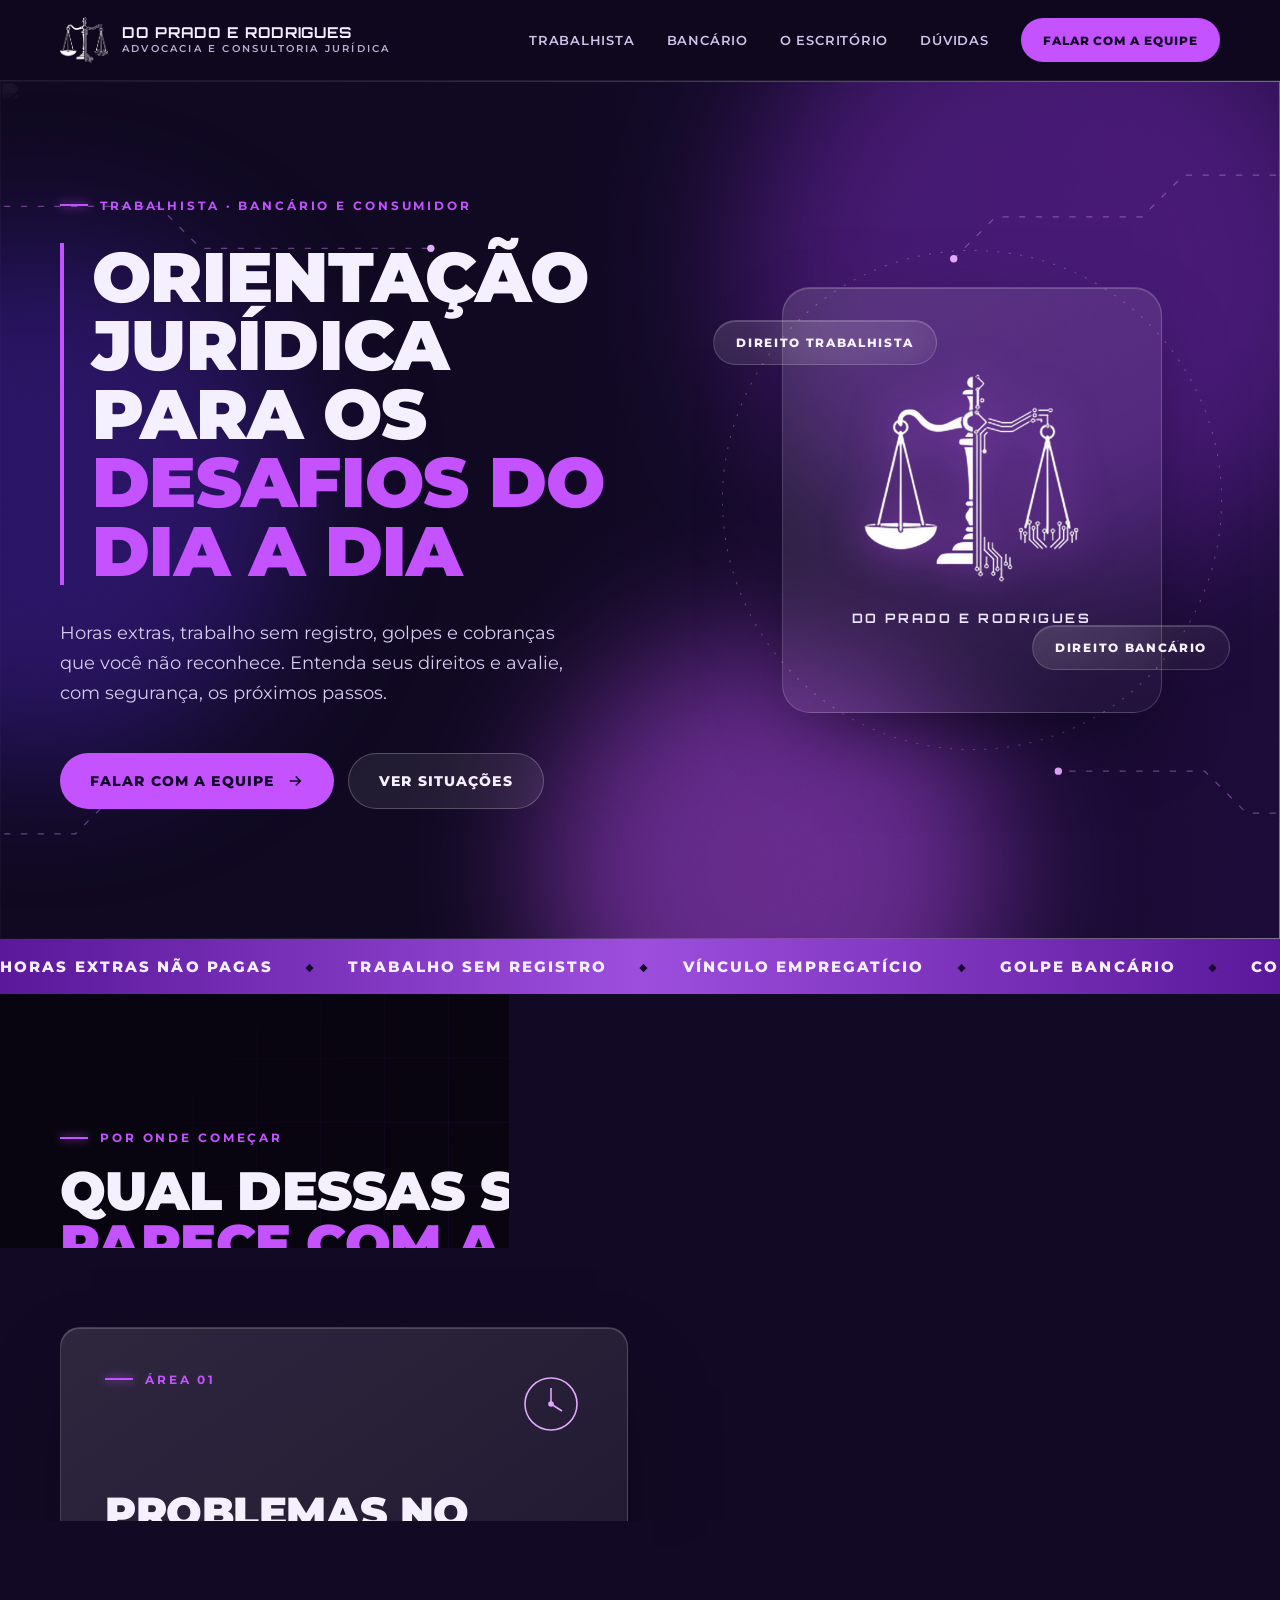
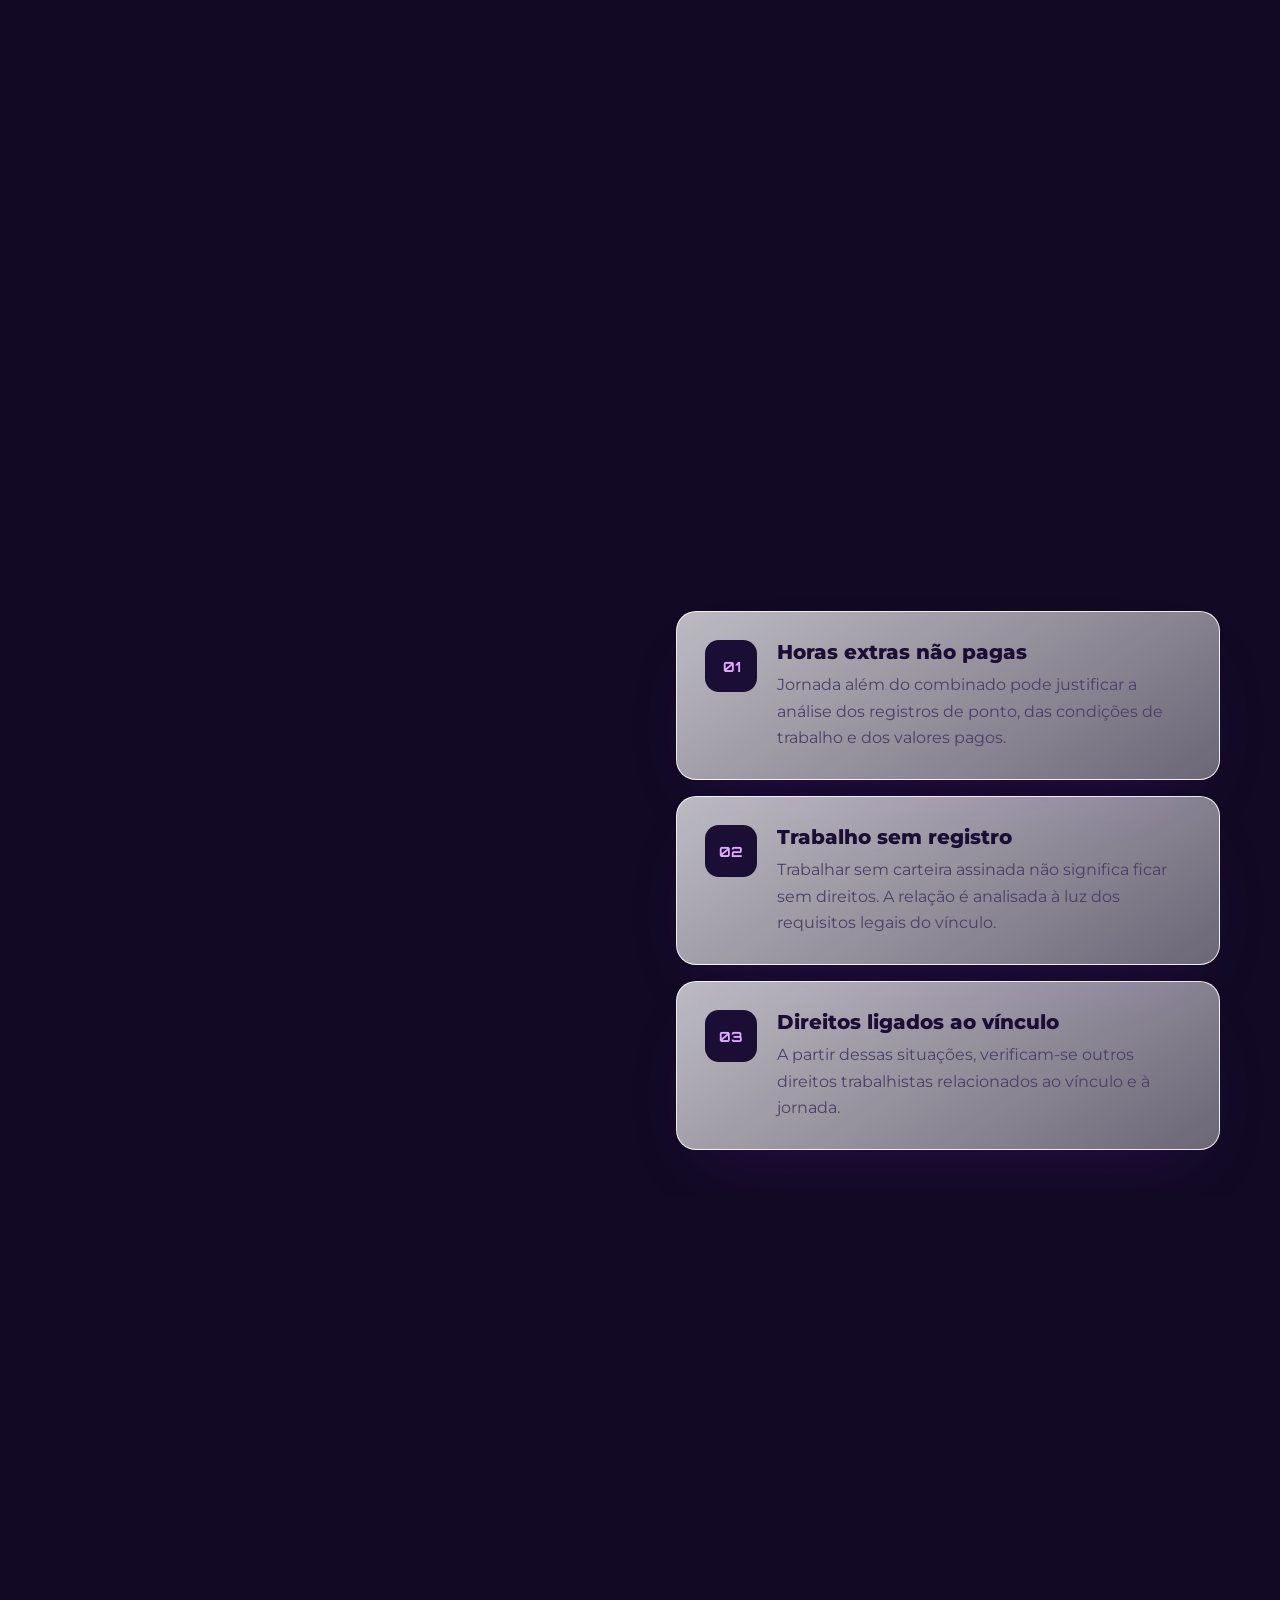
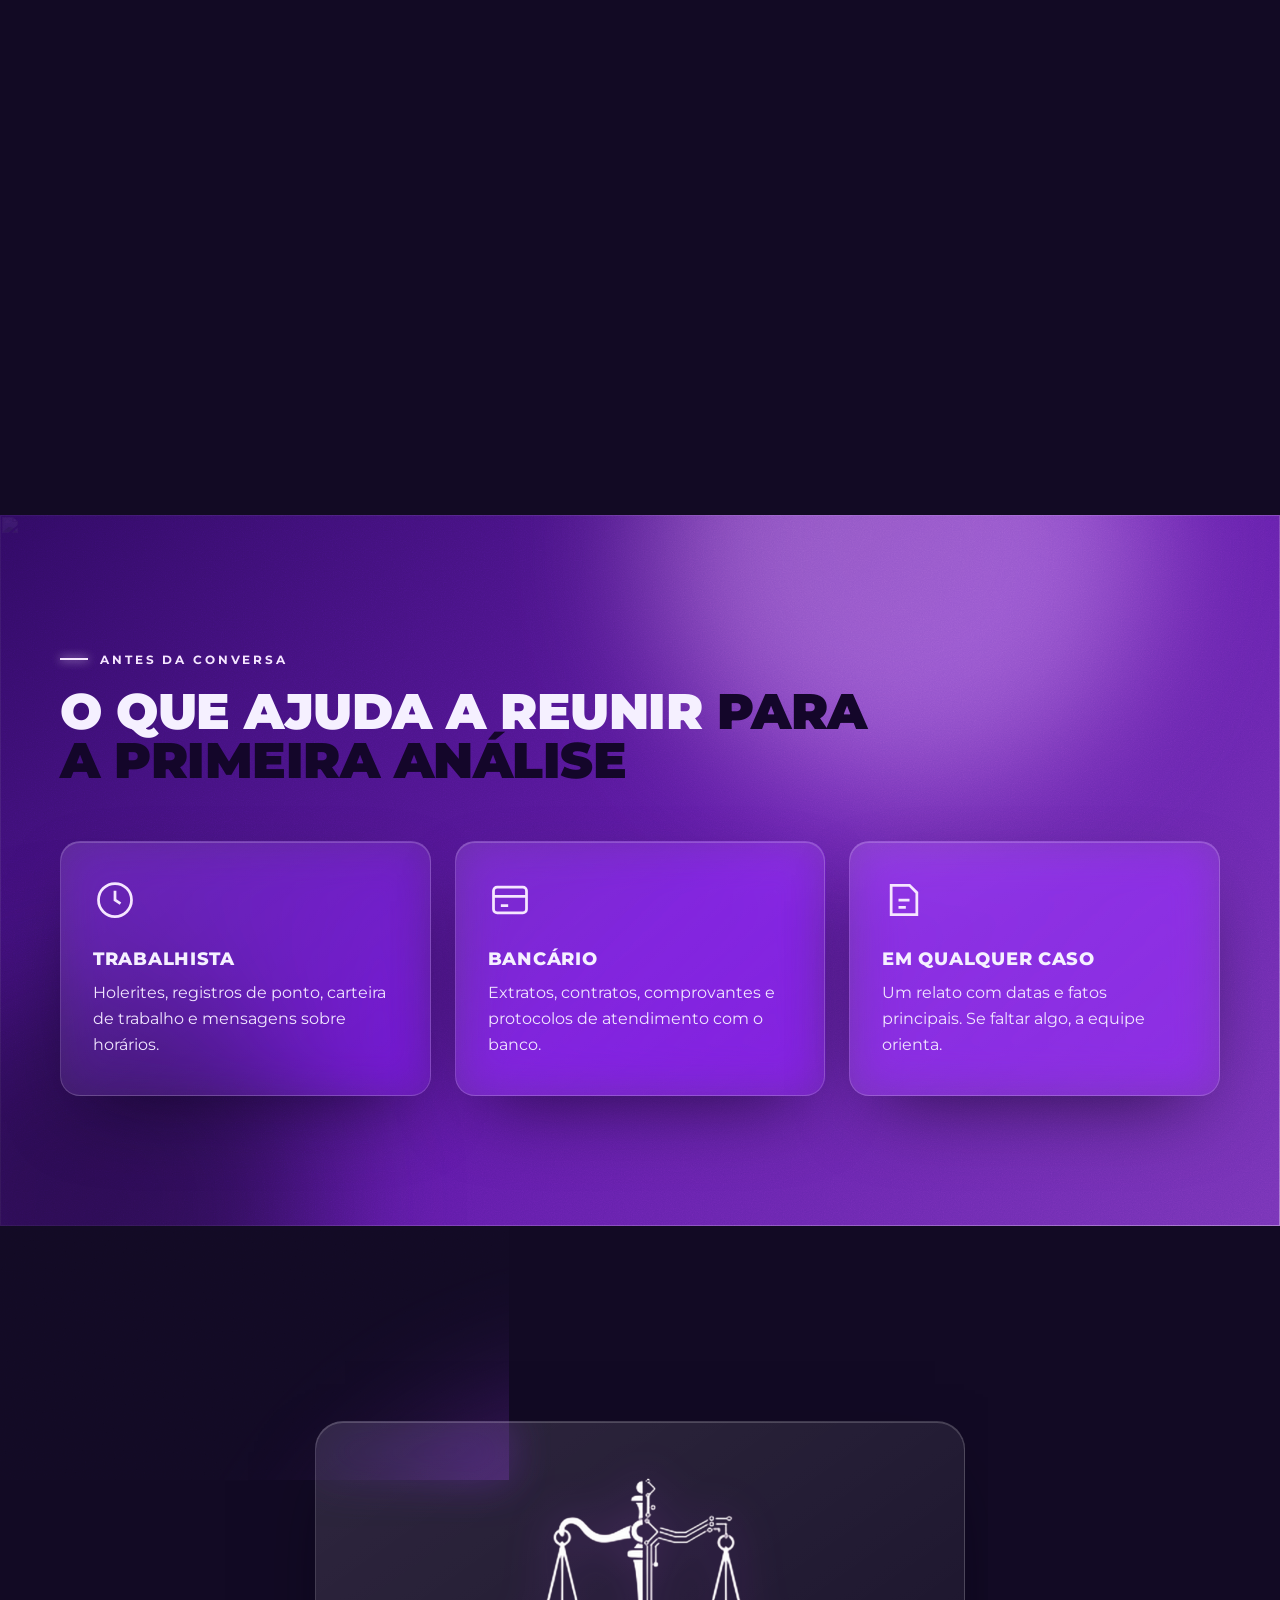
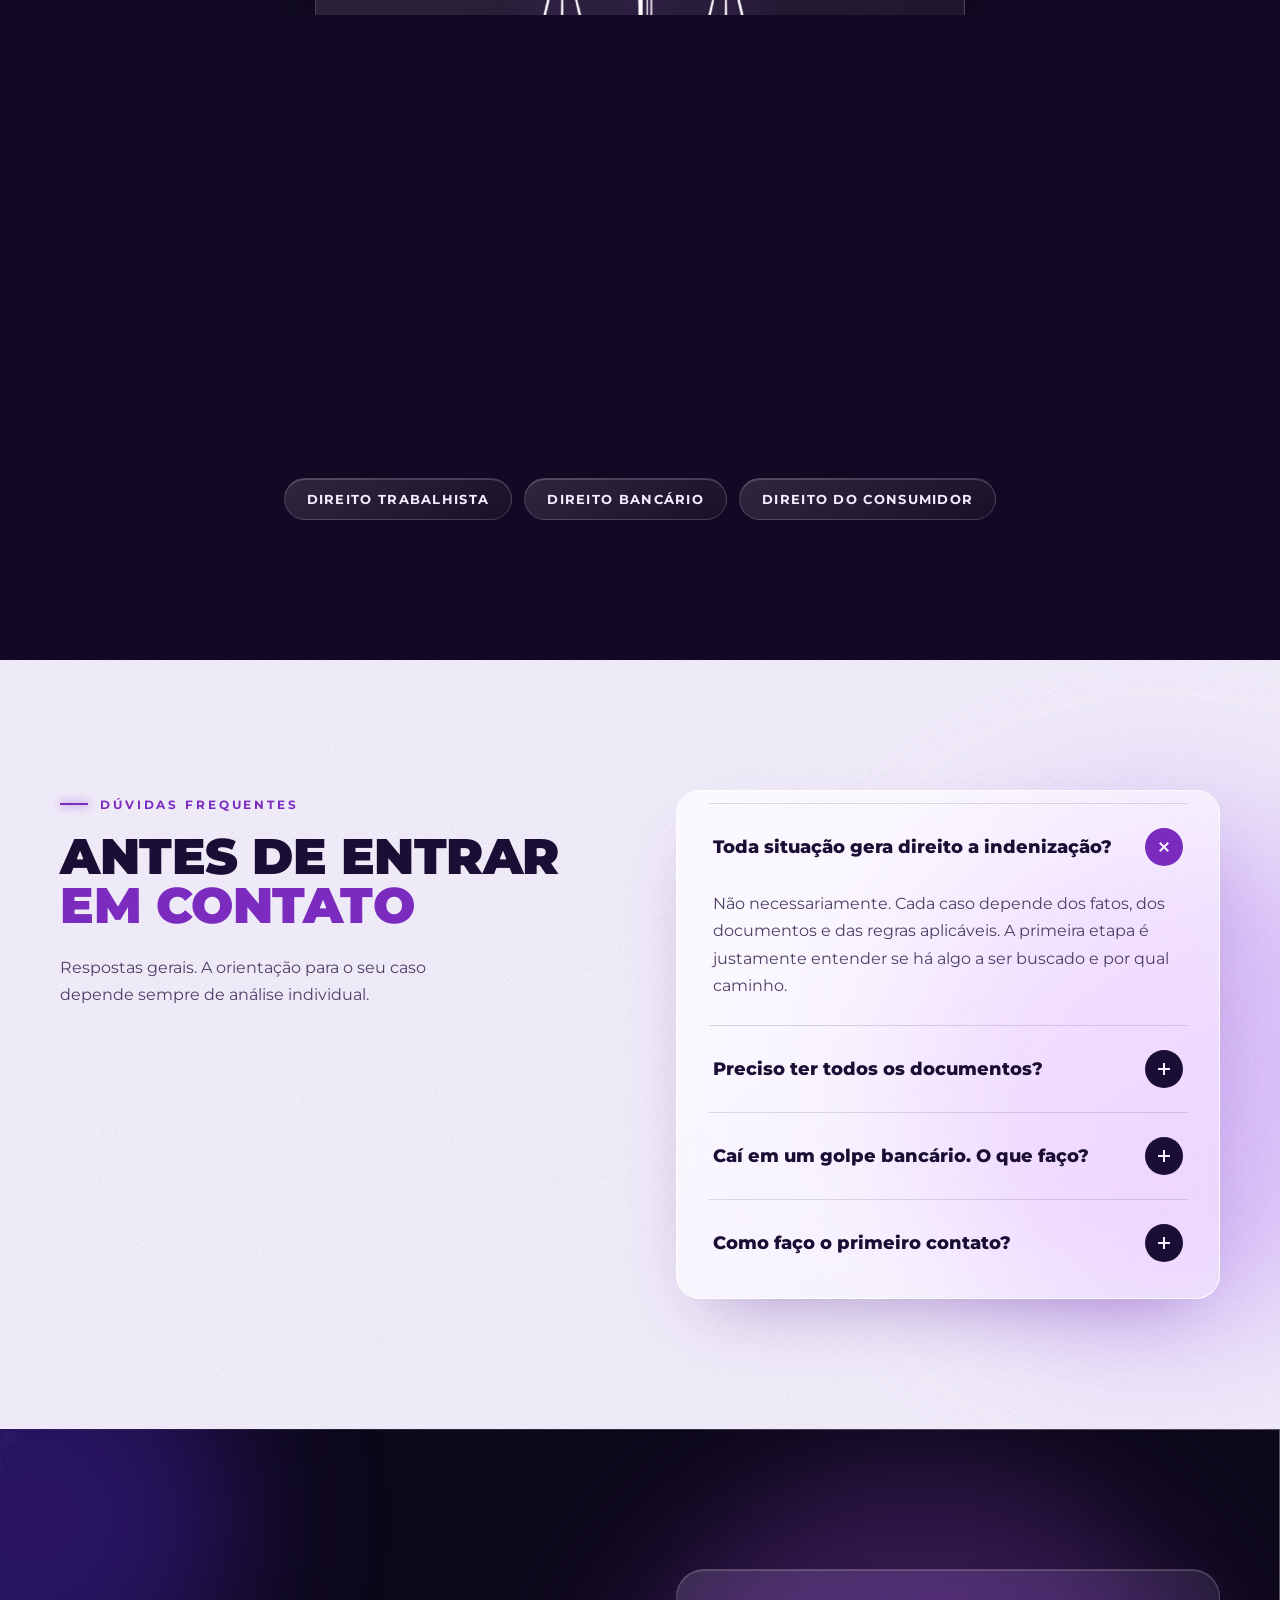
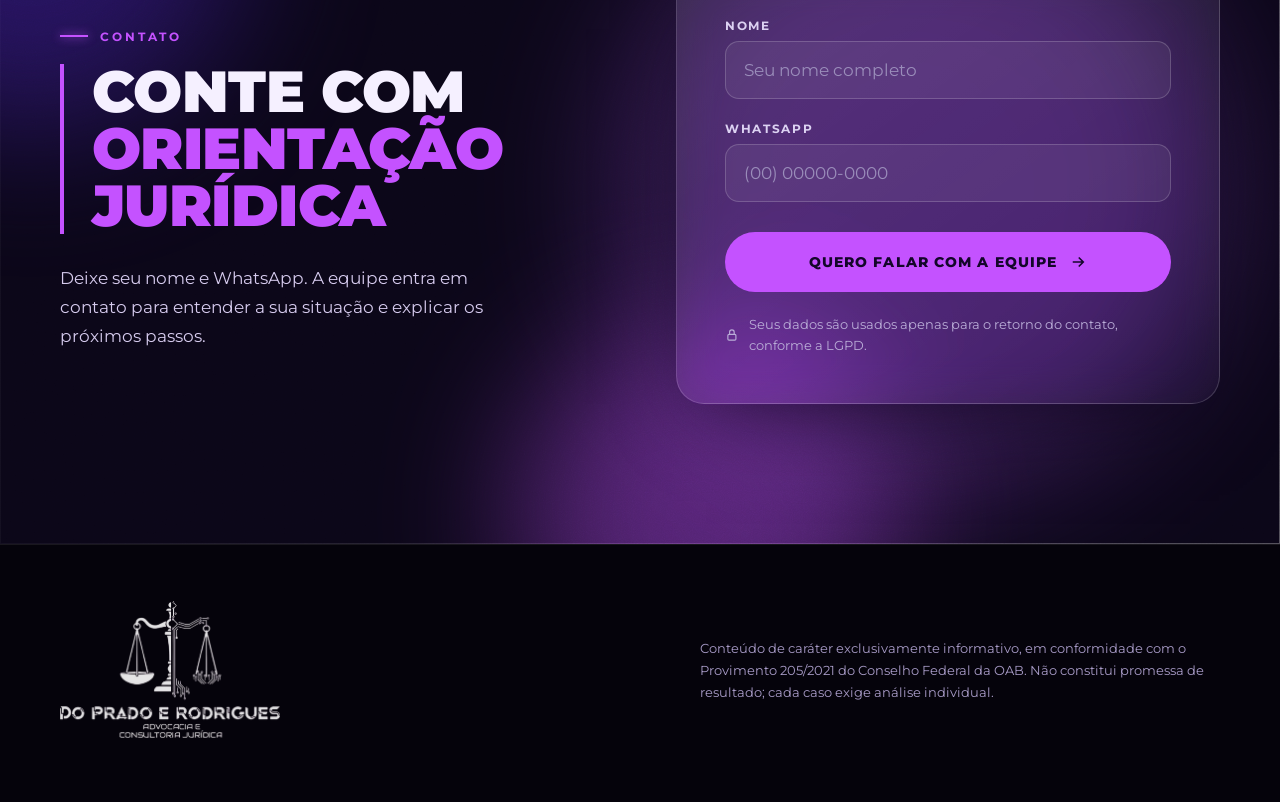
==== commit d0efe92b: "Fotos de fundo nas seções, leads no Supabase e painel /dashboard Co-Authored-By: Claude Opus 5.5 <no" ====
--- a/index.html
+++ b/index.html
@@ -37,7 +37,7 @@
 .d3{animation:drift 26s ease-in-out -12s infinite}
 .grid-bg{position:absolute;inset:0;z-index:0;background-image:linear-gradient(rgba(196,82,255,.07) 1px,transparent 1px),linear-gradient(90deg,rgba(196,82,255,.07) 1px,transparent 1px);background-size:64px 64px;-webkit-mask-image:radial-gradient(ellipse at 50% 40%,#000 20%,transparent 75%);mask-image:radial-gradient(ellipse at 50% 40%,#000 20%,transparent 75%)}
 .glass{position:relative;background:linear-gradient(145deg,rgba(255,255,255,.12),rgba(255,255,255,.03));border:1px solid rgba(255,255,255,.16);border-radius:20px;backdrop-filter:blur(22px) saturate(140%);-webkit-backdrop-filter:blur(22px) saturate(140%);box-shadow:inset 0 1px 0 rgba(255,255,255,.18),0 30px 80px -30px rgba(5,2,15,.7)}
-.glass-l{position:relative;background:linear-gradient(145deg,rgba(255,255,255,.72),rgba(255,255,255,.38));border:1px solid rgba(255,255,255,.85);border-radius:20px;backdrop-filter:blur(22px) saturate(160%);-webkit-backdrop-filter:blur(22px) saturate(160%);box-shadow:0 30px 70px -35px rgba(74,20,140,.45)}
+.glass-l{position:relative;color:#1A0E35;background:linear-gradient(145deg,rgba(255,255,255,.72),rgba(255,255,255,.38));border:1px solid rgba(255,255,255,.85);border-radius:20px;backdrop-filter:blur(22px) saturate(160%);-webkit-backdrop-filter:blur(22px) saturate(160%);box-shadow:0 30px 70px -35px rgba(74,20,140,.45)}
 .btn{display:inline-flex;align-items:center;justify-content:center;gap:12px;min-height:56px;padding:0 30px;font-weight:800;font-size:14px;letter-spacing:.08em;text-transform:uppercase;text-decoration:none;border-radius:999px;transition:transform .35s cubic-bezier(.2,.7,.2,1),box-shadow .35s,background .3s,color .3s,border-color .3s;font-family:inherit;cursor:pointer;border:none}
 .btn:hover{transform:translateY(-2px)}
 .btn svg{transition:transform .35s cubic-bezier(.2,.7,.2,1)}
@@ -77,6 +77,7 @@
 .marquee{display:flex;width:max-content;animation:slide 50s linear infinite}
 .marquee span{display:inline-flex;align-items:center;gap:32px;padding-right:32px;white-space:nowrap}
 .flow{stroke-dasharray:6 10;animation:flow 2.4s linear infinite}
+.photo{position:absolute;inset:0;z-index:0;overflow:hidden}.photo img{display:block;width:100%;height:100%;object-fit:cover;animation:kb 28s ease-in-out infinite alternate}.shade{position:absolute;inset:0;z-index:0;pointer-events:none}@keyframes kb{from{transform:scale(1)}to{transform:scale(1.08)}}
 @keyframes slide{to{transform:translateX(-50%)}}
 @keyframes flow{to{stroke-dashoffset:-64}}
 @keyframes drift{0%,100%{transform:translate(0,0) scale(1)}33%{transform:translate(60px,-40px) scale(1.08)}66%{transform:translate(-40px,30px) scale(.95)}}
@@ -139,7 +140,8 @@
 
 <!-- HERO: mesh violeta + grão + circuitos -->
 <section id="topo" class="sec" style="background: #0F0820">
-<div class="blob d1" style="width: 620px; height: 620px; right: -80px; top: -120px; background: #7B2CBF; opacity: .75"></div>
+<div class="photo" aria-hidden="true"><img src="/_vercel/image?url=https%3A%2F%2Fqxhnjzyhtllmtdrcyygi.supabase.co%2Fstorage%2Fv1%2Fobject%2Fpublic%2Flp-assets%2Fdo-prado-rodrigues%2Fhero.png&amp;w=1920&amp;q=72" srcset="/_vercel/image?url=https%3A%2F%2Fqxhnjzyhtllmtdrcyygi.supabase.co%2Fstorage%2Fv1%2Fobject%2Fpublic%2Flp-assets%2Fdo-prado-rodrigues%2Fhero.png&amp;w=640&amp;q=72 640w, /_vercel/image?url=https%3A%2F%2Fqxhnjzyhtllmtdrcyygi.supabase.co%2Fstorage%2Fv1%2Fobject%2Fpublic%2Flp-assets%2Fdo-prado-rodrigues%2Fhero.png&amp;w=1080&amp;q=72 1080w, /_vercel/image?url=https%3A%2F%2Fqxhnjzyhtllmtdrcyygi.supabase.co%2Fstorage%2Fv1%2Fobject%2Fpublic%2Flp-assets%2Fdo-prado-rodrigues%2Fhero.png&amp;w=1920&amp;q=72 1920w" sizes="100vw" alt="" loading="eager" fetchpriority="high" decoding="async" style="object-position: 70% center"></div><div class="shade" style="background: linear-gradient(90deg, rgba(15,8,32,.96) 0%, rgba(15,8,32,.82) 42%, rgba(43,14,84,.45) 100%)"></div>
+<div class="blob d1" style="width: 620px; height: 620px; right: -80px; top: -120px; background: #7B2CBF; opacity: .45"></div>
 <div class="blob d2" style="width: 460px; height: 460px; right: 280px; bottom: -160px; background: #C452FF; opacity: .45"></div>
 <div class="blob d3" style="width: 520px; height: 520px; left: -220px; top: 160px; background: #3A1D8F; opacity: .6"></div>
 <svg class="in5" aria-hidden="true" viewBox="0 0 1440 820" preserveAspectRatio="xMidYMid slice" style="position: absolute; inset: 0; width: 100%; height: 100%; pointer-events: none; z-index: 1">
@@ -230,16 +232,16 @@
 </section>
 
 <!-- TRABALHISTA: lilás claro + grão + glass branco -->
-<section id="trabalhista" class="sec pad" style="background: #EFE6FF; color: #1A0E35; padding: 140px 0">
-<div class="blob d1" style="width: 560px; height: 560px; left: -160px; top: -120px; background: #C9A3FF; opacity: .8"></div>
-<div class="blob d3" style="width: 420px; height: 420px; right: -100px; bottom: -120px; background: #E7B6FF; opacity: .9"></div>
-<svg class="noise noise-l" aria-hidden="true"><rect width="100%" height="100%" filter="url(#grain)"></rect></svg>
+<section id="trabalhista" class="sec pad" style="background: #120A24; padding: 140px 0">
+<div class="photo" aria-hidden="true"><img src="/_vercel/image?url=https%3A%2F%2Fqxhnjzyhtllmtdrcyygi.supabase.co%2Fstorage%2Fv1%2Fobject%2Fpublic%2Flp-assets%2Fdo-prado-rodrigues%2Ftrabalhista.png&amp;w=1920&amp;q=72" srcset="/_vercel/image?url=https%3A%2F%2Fqxhnjzyhtllmtdrcyygi.supabase.co%2Fstorage%2Fv1%2Fobject%2Fpublic%2Flp-assets%2Fdo-prado-rodrigues%2Ftrabalhista.png&amp;w=640&amp;q=72 640w, /_vercel/image?url=https%3A%2F%2Fqxhnjzyhtllmtdrcyygi.supabase.co%2Fstorage%2Fv1%2Fobject%2Fpublic%2Flp-assets%2Fdo-prado-rodrigues%2Ftrabalhista.png&amp;w=1080&amp;q=72 1080w, /_vercel/image?url=https%3A%2F%2Fqxhnjzyhtllmtdrcyygi.supabase.co%2Fstorage%2Fv1%2Fobject%2Fpublic%2Flp-assets%2Fdo-prado-rodrigues%2Ftrabalhista.png&amp;w=1920&amp;q=72 1920w" sizes="100vw" alt="" loading="lazy" decoding="async" style="object-position: 35% center"></div><div class="shade" style="background: linear-gradient(90deg, rgba(18,10,36,.55) 0%, rgba(18,10,36,.78) 45%, rgba(18,10,36,.94) 100%)"></div>
+<div class="blob d3" style="width: 420px; height: 420px; right: -100px; bottom: -120px; background: #7B2CBF; opacity: .45"></div>
+<svg class="noise" aria-hidden="true"><rect width="100%" height="100%" filter="url(#grain)"></rect></svg>
 <div class="wrap two" style="align-items: start">
 <div class="reveal">
-<p class="kicker k-d" style="margin: 0 0 20px">Área 01</p>
-<h2 class="hl h2" style="margin: 0; font-size: 60px; border-left: 4px solid #7B2CBF; padding-left: 28px">Direito <span class="neon-d">Trabalhista</span></h2>
-<p style="margin: 28px 0 0; color: #4B3F66; font-size: 17px; line-height: 1.7; max-width: 460px">Questões do trabalho explicadas sem juridiquês, para você entender o que pode ser analisado no seu caso.</p>
-<a class="btn btn-dark" href="#contato" style="margin-top: 40px">Analisar meu caso trabalhista <svg width="18" height="18" viewBox="0 0 24 24" fill="none" stroke="currentColor" stroke-width="2.2" aria-hidden="true"><path d="M5 12h14M13 6l6 6-6 6"></path></svg></a>
+<p class="kicker" style="margin: 0 0 20px">Área 01</p>
+<h2 class="hl h2 bar-v" style="margin: 0; font-size: 60px">Direito <span class="neon">Trabalhista</span></h2>
+<p style="margin: 28px 0 0; color: #DCD2F2; font-size: 17px; line-height: 1.7; max-width: 460px">Questões do trabalho explicadas sem juridiquês, para você entender o que pode ser analisado no seu caso.</p>
+<a class="btn btn-neon" href="#contato" style="margin-top: 40px">Analisar meu caso trabalhista <svg width="18" height="18" viewBox="0 0 24 24" fill="none" stroke="currentColor" stroke-width="2.2" aria-hidden="true"><path d="M5 12h14M13 6l6 6-6 6"></path></svg></a>
 </div>
 <div>
 <div class="item glass-l reveal"><span class="num" style="background: #1A0E35; color: #E2A8FF">01</span><div><h3 style="margin: 0; font-size: 20px; font-weight: 800">Horas extras não pagas</h3><p style="margin: 8px 0 0; color: #4B3F66; font-size: 15.5px; line-height: 1.7">Jornada além do combinado pode justificar a análise dos registros de ponto, das condições de trabalho e dos valores pagos.</p></div></div>
@@ -251,7 +253,8 @@
 
 <!-- BANCÁRIO: escuro com brilho magenta + glass -->
 <section id="bancario" class="sec pad" style="background: #0B0618; padding: 140px 0">
-<div class="blob d2" style="width: 640px; height: 640px; right: -180px; top: 40px; background: #C452FF; opacity: .42"></div>
+<div class="photo" aria-hidden="true"><img src="/_vercel/image?url=https%3A%2F%2Fqxhnjzyhtllmtdrcyygi.supabase.co%2Fstorage%2Fv1%2Fobject%2Fpublic%2Flp-assets%2Fdo-prado-rodrigues%2Fbancario.png&amp;w=1920&amp;q=72" srcset="/_vercel/image?url=https%3A%2F%2Fqxhnjzyhtllmtdrcyygi.supabase.co%2Fstorage%2Fv1%2Fobject%2Fpublic%2Flp-assets%2Fdo-prado-rodrigues%2Fbancario.png&amp;w=640&amp;q=72 640w, /_vercel/image?url=https%3A%2F%2Fqxhnjzyhtllmtdrcyygi.supabase.co%2Fstorage%2Fv1%2Fobject%2Fpublic%2Flp-assets%2Fdo-prado-rodrigues%2Fbancario.png&amp;w=1080&amp;q=72 1080w, /_vercel/image?url=https%3A%2F%2Fqxhnjzyhtllmtdrcyygi.supabase.co%2Fstorage%2Fv1%2Fobject%2Fpublic%2Flp-assets%2Fdo-prado-rodrigues%2Fbancario.png&amp;w=1920&amp;q=72 1920w" sizes="100vw" alt="" loading="lazy" decoding="async" style="object-position: 40% center"></div><div class="shade" style="background: linear-gradient(90deg, rgba(11,6,24,.9) 0%, rgba(11,6,24,.62) 50%, rgba(11,6,24,.9) 100%)"></div>
+<div class="blob d2" style="width: 640px; height: 640px; right: -180px; top: 40px; background: #C452FF; opacity: .25"></div>
 <div class="blob d3" style="width: 420px; height: 420px; left: 20%; bottom: -220px; background: #3A1D8F; opacity: .7"></div>
 <svg aria-hidden="true" viewBox="0 0 1440 800" preserveAspectRatio="xMidYMid slice" style="position: absolute; inset: 0; width: 100%; height: 100%; pointer-events: none; z-index: 1"><g fill="none" stroke="rgba(214,150,255,.3)" stroke-width="1.2"><path class="flow" d="M1440 160 H1240 L1200 200 H1040"></path><path class="flow" d="M0 640 H200 L240 600 H400"></path></g><g fill="#E2A8FF"><circle class="blink" cx="1040" cy="200" r="3.5"></circle><circle class="blink2" cx="400" cy="600" r="3.5"></circle></g></svg>
 <svg class="noise" aria-hidden="true"><rect width="100%" height="100%" filter="url(#grain)"></rect></svg>
@@ -271,7 +274,8 @@
 </section>
 
 <!-- O QUE REUNIR: roxo vibrante + glass translúcido -->
-<section class="sec pad" style="background: linear-gradient(135deg, #3C0D7A 0%, #6A1FB5 55%, #9D4EDD 100%); padding: 130px 0">
+<section class="sec pad" style="background: #3C0D7A; padding: 130px 0">
+<div class="photo" aria-hidden="true"><img src="/_vercel/image?url=https%3A%2F%2Fqxhnjzyhtllmtdrcyygi.supabase.co%2Fstorage%2Fv1%2Fobject%2Fpublic%2Flp-assets%2Fdo-prado-rodrigues%2Fdocumentos.png&amp;w=1920&amp;q=72" srcset="/_vercel/image?url=https%3A%2F%2Fqxhnjzyhtllmtdrcyygi.supabase.co%2Fstorage%2Fv1%2Fobject%2Fpublic%2Flp-assets%2Fdo-prado-rodrigues%2Fdocumentos.png&amp;w=640&amp;q=72 640w, /_vercel/image?url=https%3A%2F%2Fqxhnjzyhtllmtdrcyygi.supabase.co%2Fstorage%2Fv1%2Fobject%2Fpublic%2Flp-assets%2Fdo-prado-rodrigues%2Fdocumentos.png&amp;w=1080&amp;q=72 1080w, /_vercel/image?url=https%3A%2F%2Fqxhnjzyhtllmtdrcyygi.supabase.co%2Fstorage%2Fv1%2Fobject%2Fpublic%2Flp-assets%2Fdo-prado-rodrigues%2Fdocumentos.png&amp;w=1920&amp;q=72 1920w" sizes="100vw" alt="" loading="lazy" decoding="async" style="object-position: center"></div><div class="shade" style="background: linear-gradient(135deg, rgba(48,10,98,.94) 0%, rgba(106,31,181,.82) 55%, rgba(157,78,221,.62) 100%)"></div>
 <div class="blob d1" style="width: 500px; height: 500px; right: 10%; top: -220px; background: #E2A8FF; opacity: .45"></div>
 <div class="blob d2" style="width: 440px; height: 440px; left: -120px; bottom: -200px; background: #14062A; opacity: .6"></div>
 <svg class="noise" aria-hidden="true" style="opacity: .18"><rect width="100%" height="100%" filter="url(#grain)"></rect></svg>
@@ -352,7 +356,8 @@
 
 <!-- CONTATO: mesh escuro + formulário glass -->
 <section id="contato" class="sec pad" style="background: #0B0618; padding: 140px 0">
-<div class="blob d1" style="width: 620px; height: 620px; right: 4%; top: 50%; margin-top: -310px; background: #9D4EDD; opacity: .55"></div>
+<div class="photo" aria-hidden="true"><img src="/_vercel/image?url=https%3A%2F%2Fqxhnjzyhtllmtdrcyygi.supabase.co%2Fstorage%2Fv1%2Fobject%2Fpublic%2Flp-assets%2Fdo-prado-rodrigues%2Fcontato.png&amp;w=1920&amp;q=72" srcset="/_vercel/image?url=https%3A%2F%2Fqxhnjzyhtllmtdrcyygi.supabase.co%2Fstorage%2Fv1%2Fobject%2Fpublic%2Flp-assets%2Fdo-prado-rodrigues%2Fcontato.png&amp;w=640&amp;q=72 640w, /_vercel/image?url=https%3A%2F%2Fqxhnjzyhtllmtdrcyygi.supabase.co%2Fstorage%2Fv1%2Fobject%2Fpublic%2Flp-assets%2Fdo-prado-rodrigues%2Fcontato.png&amp;w=1080&amp;q=72 1080w, /_vercel/image?url=https%3A%2F%2Fqxhnjzyhtllmtdrcyygi.supabase.co%2Fstorage%2Fv1%2Fobject%2Fpublic%2Flp-assets%2Fdo-prado-rodrigues%2Fcontato.png&amp;w=1920&amp;q=72 1920w" sizes="100vw" alt="" loading="lazy" decoding="async" style="object-position: center"></div><div class="shade" style="background: linear-gradient(90deg, rgba(11,6,24,.95) 0%, rgba(11,6,24,.78) 50%, rgba(11,6,24,.6) 100%)"></div>
+<div class="blob d1" style="width: 620px; height: 620px; right: 4%; top: 50%; margin-top: -310px; background: #9D4EDD; opacity: .3"></div>
 <div class="blob d3" style="width: 380px; height: 380px; right: 30%; bottom: -160px; background: #C452FF; opacity: .4"></div>
 <div class="blob d2" style="width: 420px; height: 420px; left: -180px; top: -120px; background: #3A1D8F; opacity: .6"></div>
 <svg class="noise" aria-hidden="true"><rect width="100%" height="100%" filter="url(#grain)"></rect></svg>
@@ -381,24 +386,55 @@
 
 </div>
 <script>
+window.LP_CONFIG = {
+  supabaseUrl: 'https://qxhnjzyhtllmtdrcyygi.supabase.co',
+  supabaseAnonKey: 'eyJhbGciOiJIUzI1NiIsInR5cCI6IkpXVCJ9.eyJpc3MiOiJzdXBhYmFzZSIsInJlZiI6InF4aG5qenlodGxsbXRkcmN5eWdpIiwicm9sZSI6ImFub24iLCJpYXQiOjE3ODIyMzczNjgsImV4cCI6MjA5NzgxMzM2OH0.DWf4I_x9F--H7ZZHUt_n4V3B__Nlsf1jNZdUV0vNBLU',
+  site: 'do-prado-rodrigues'
+};
+(function(){
+  var c=window.LP_CONFIG;
+  window.lpInsert=function(table,row){
+    return fetch(c.supabaseUrl+'/rest/v1/'+table,{method:'POST',headers:{'apikey':c.supabaseAnonKey,'Authorization':'Bearer '+c.supabaseAnonKey,'Content-Type':'application/json','Prefer':'return=minimal'},body:JSON.stringify(row),keepalive:true});
+  };
+  try{
+    var q=new URLSearchParams(location.search),o='';
+    if(q.get('utm_source'))o=q.get('utm_source')+(q.get('utm_campaign')?' / '+q.get('utm_campaign'):'');
+    else if(q.get('gclid')||q.get('gbraid')||q.get('wbraid'))o='google-ads';
+    else if(q.get('fbclid'))o='meta';
+    else if(document.referrer&&document.referrer.indexOf(location.hostname)<0){try{o=new URL(document.referrer).hostname}catch(e){}}
+    if(o)sessionStorage.setItem('lp_origem',o.slice(0,120));
+  }catch(e){}
+  window.lpOrigem=function(){try{return sessionStorage.getItem('lp_origem')||'direto'}catch(e){return 'direto'}};
+  try{lpInsert('lp_visits',{site:c.site,path:location.pathname,referrer:(document.referrer||'').slice(0,500)||null});}catch(e){}
+})();
 (function(){
   var f=document.getElementById('lead-form'); if(!f) return;
-  var tel=f.querySelector('input[name="telefone"]');
-  tel.addEventListener('input',function(){
-    var d=tel.value.replace(/\D/g,'').slice(0,11), o=d;
-    if(d.length>2) o='('+d.slice(0,2)+') '+d.slice(2);
-    if(d.length>7) o='('+d.slice(0,2)+') '+d.slice(2,d.length-4)+'-'+d.slice(-4);
-    tel.value=o;
-  });
-  var ok=document.createElement('p'); ok.className='form-ok'; ok.setAttribute('role','status');
-  ok.textContent='Recebemos seus dados. A equipe entrará em contato pelo WhatsApp informado.';
-  f.appendChild(ok);
-  f.addEventListener('submit',function(e){
-    e.preventDefault();
-    var d=tel.value.replace(/\D/g,'');
-    if(d.length<10){tel.focus();tel.setCustomValidity('Informe um WhatsApp válido com DDD.');tel.reportValidity();tel.setCustomValidity('');return;}
-    window.dataLayer=window.dataLayer||[]; window.dataLayer.push({event:'lead_submit'});
-    ok.style.display='block'; f.querySelector('button[type="submit"]').disabled=true;
+  var n=f.querySelector('input[name="nome"]'), w=f.querySelector('input[name="telefone"]'), btn=f.querySelector('button[type="submit"]');
+  var label=btn.innerHTML;
+  var msg=document.createElement('p'); msg.className='form-ok'; msg.setAttribute('role','alert'); f.appendChild(msg);
+  function mask(v){var d=String(v||'').replace(/\D/g,'').slice(0,11);if(d.length<=2)return d.length?'('+d:'';if(d.length<=6)return '('+d.slice(0,2)+') '+d.slice(2);if(d.length<=10)return '('+d.slice(0,2)+') '+d.slice(2,6)+'-'+d.slice(6);return '('+d.slice(0,2)+') '+d.slice(2,7)+'-'+d.slice(7);}
+  w.addEventListener('input',function(){w.value=mask(w.value);w.setCustomValidity('');});
+  var sending=false;
+  f.addEventListener('submit',async function(ev){
+    ev.preventDefault(); if(sending)return;
+    var nome=n.value.trim(), digits=w.value.replace(/\D/g,'');
+    if(nome.length<3){n.setCustomValidity('Informe seu nome.');n.reportValidity();n.setCustomValidity('');return;}
+    if(digits.length<10||digits.length>11){w.setCustomValidity('Informe um WhatsApp válido com DDD.');w.reportValidity();return;}
+    sending=true;btn.disabled=true;btn.textContent='Enviando…';msg.style.display='none';
+    try{
+      var c=window.LP_CONFIG, key='lp_sent_'+digits, already=false;
+      try{var t=+sessionStorage.getItem(key);already=t&&(Date.now()-t<30*60*1000);}catch(e){}
+      if(!already){
+        var r=await lpInsert('lp_leads',{site:c.site,nome:nome.slice(0,120),whatsapp:digits,origem:lpOrigem()});
+        if(!r.ok)throw new Error('falha');
+        try{sessionStorage.setItem(key,String(Date.now()));}catch(e){}
+      }
+      try{ window.dataLayer=window.dataLayer||[]; dataLayer.push({event:'lead_submit'}); if(window.fbq)fbq('track','Lead'); if(window.gtag)gtag('event','generate_lead'); }catch(e){}
+      location.href='/redirect/?'+new URLSearchParams({nome:nome,whatsapp:w.value}).toString();
+    }catch(e){
+      sending=false;btn.disabled=false;btn.innerHTML=label;
+      msg.textContent='Não foi possível enviar agora. Tente novamente em instantes.';msg.style.display='block';
+    }
   });
 })();
 </script>
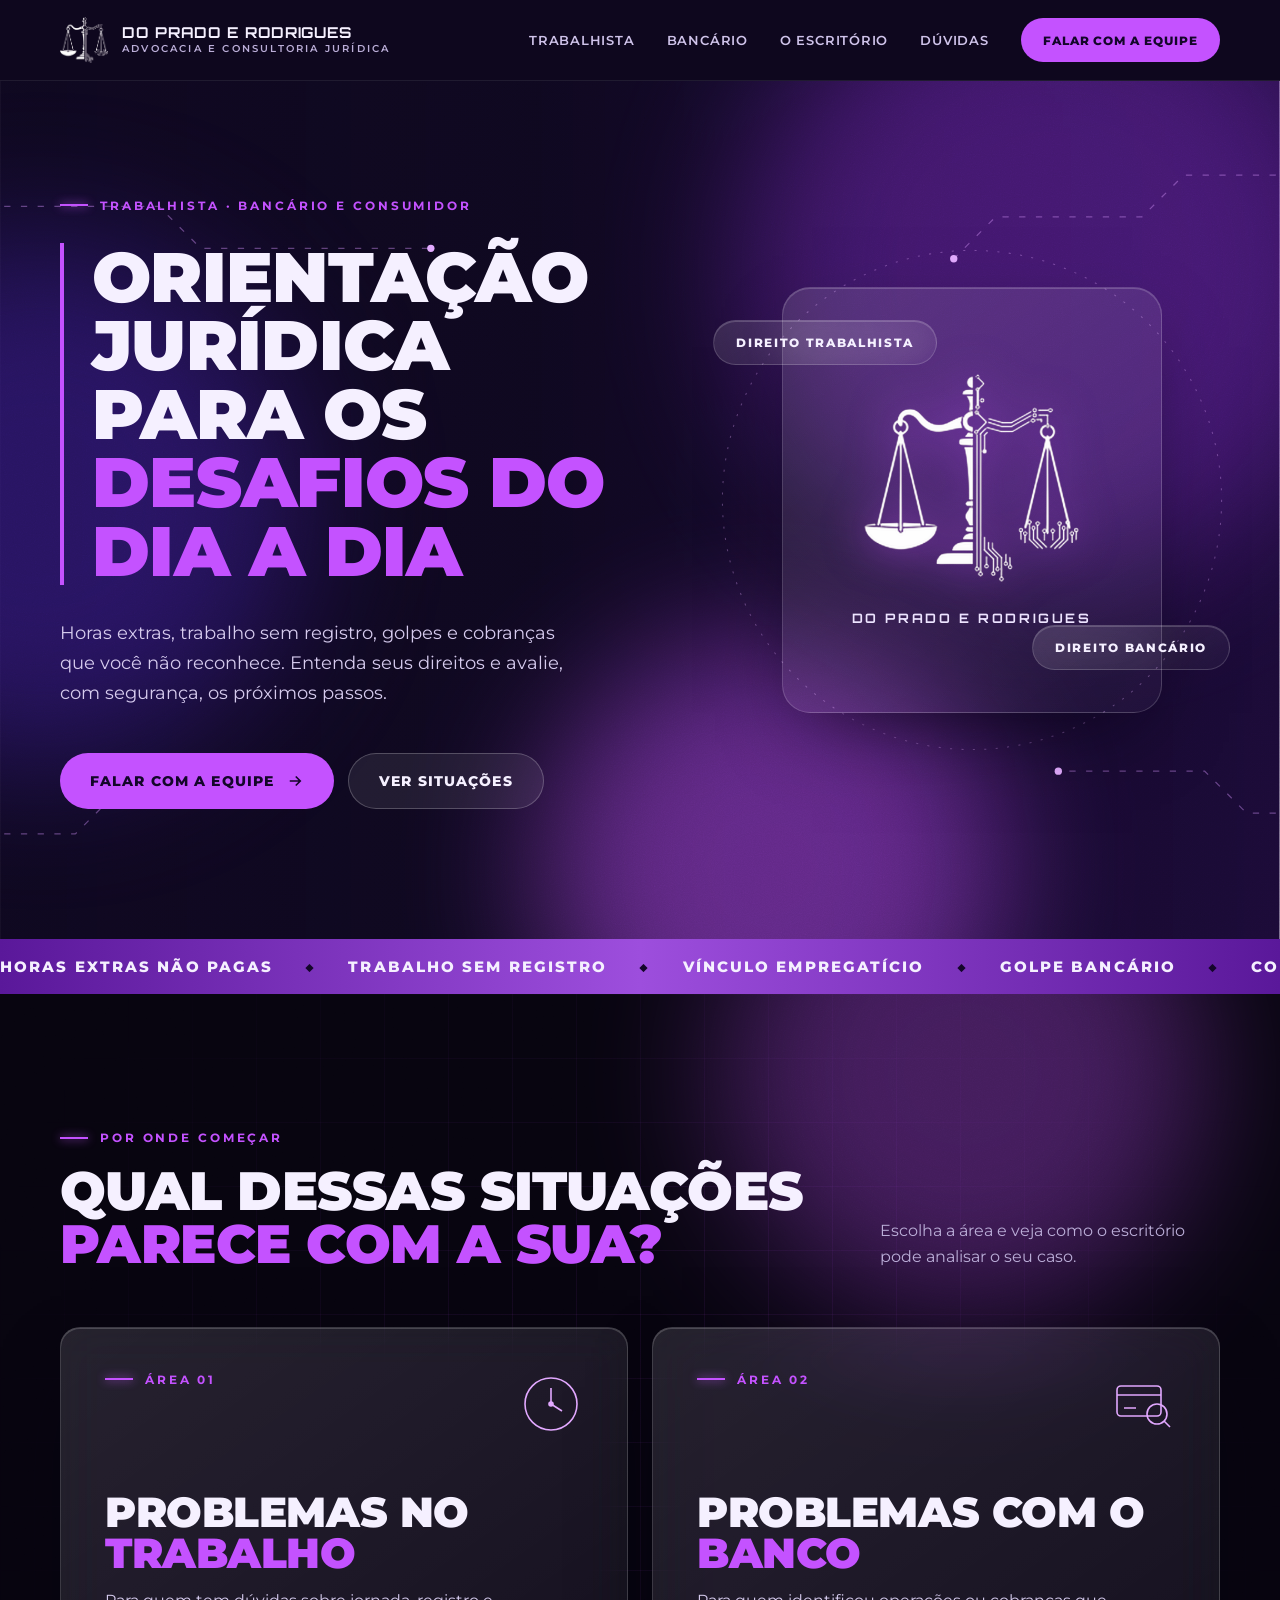
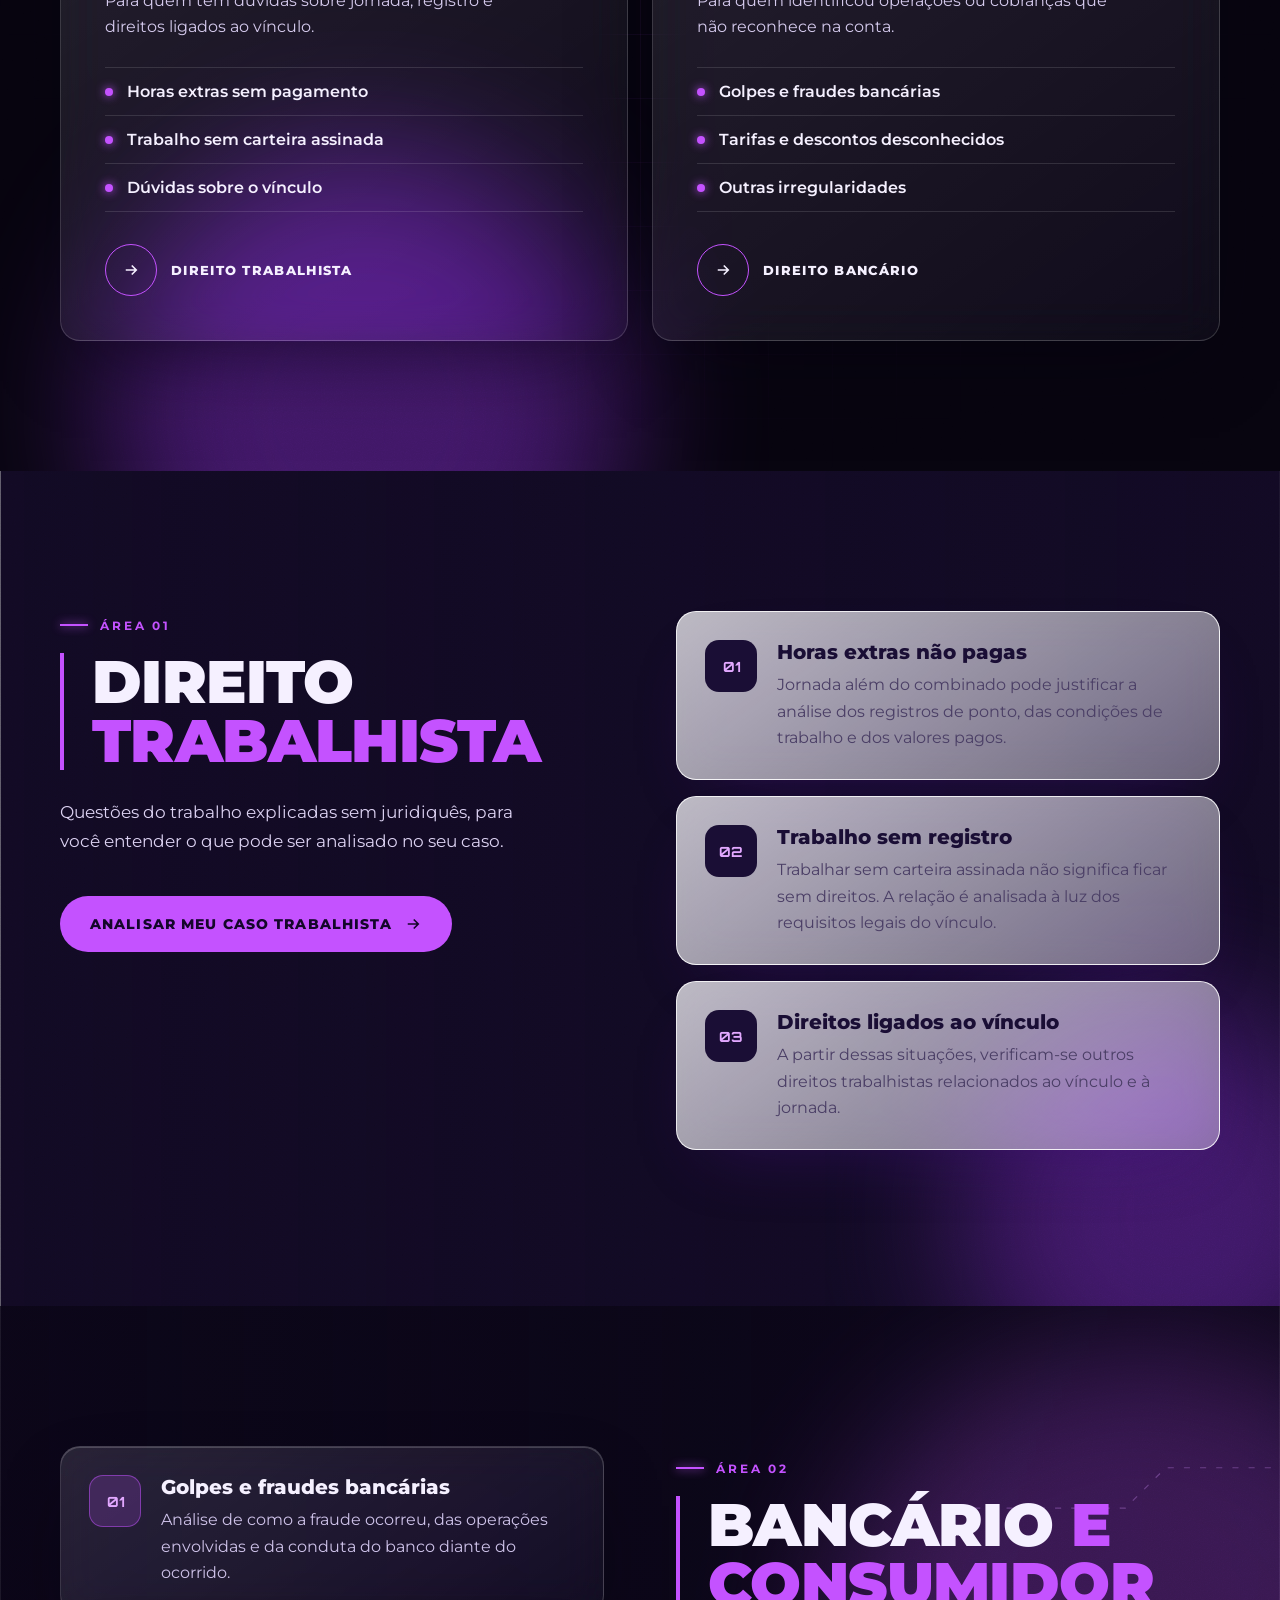
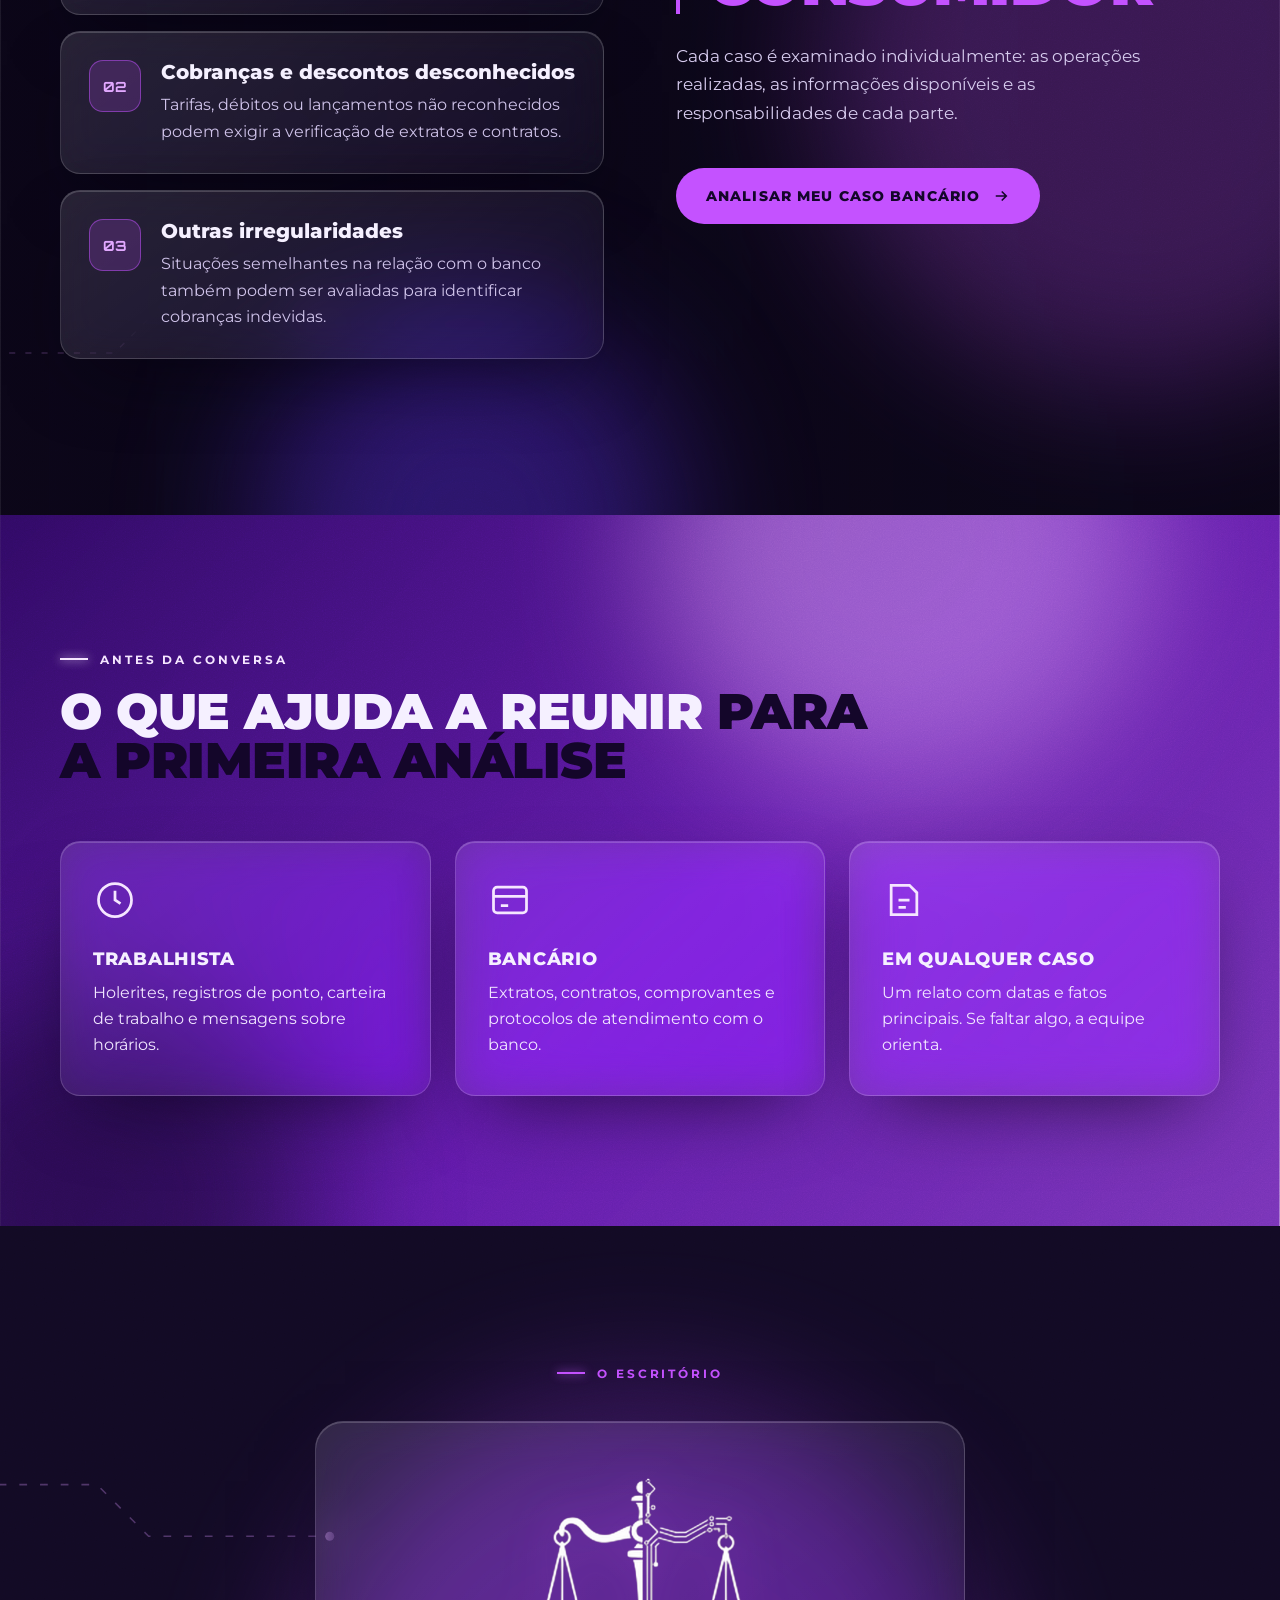
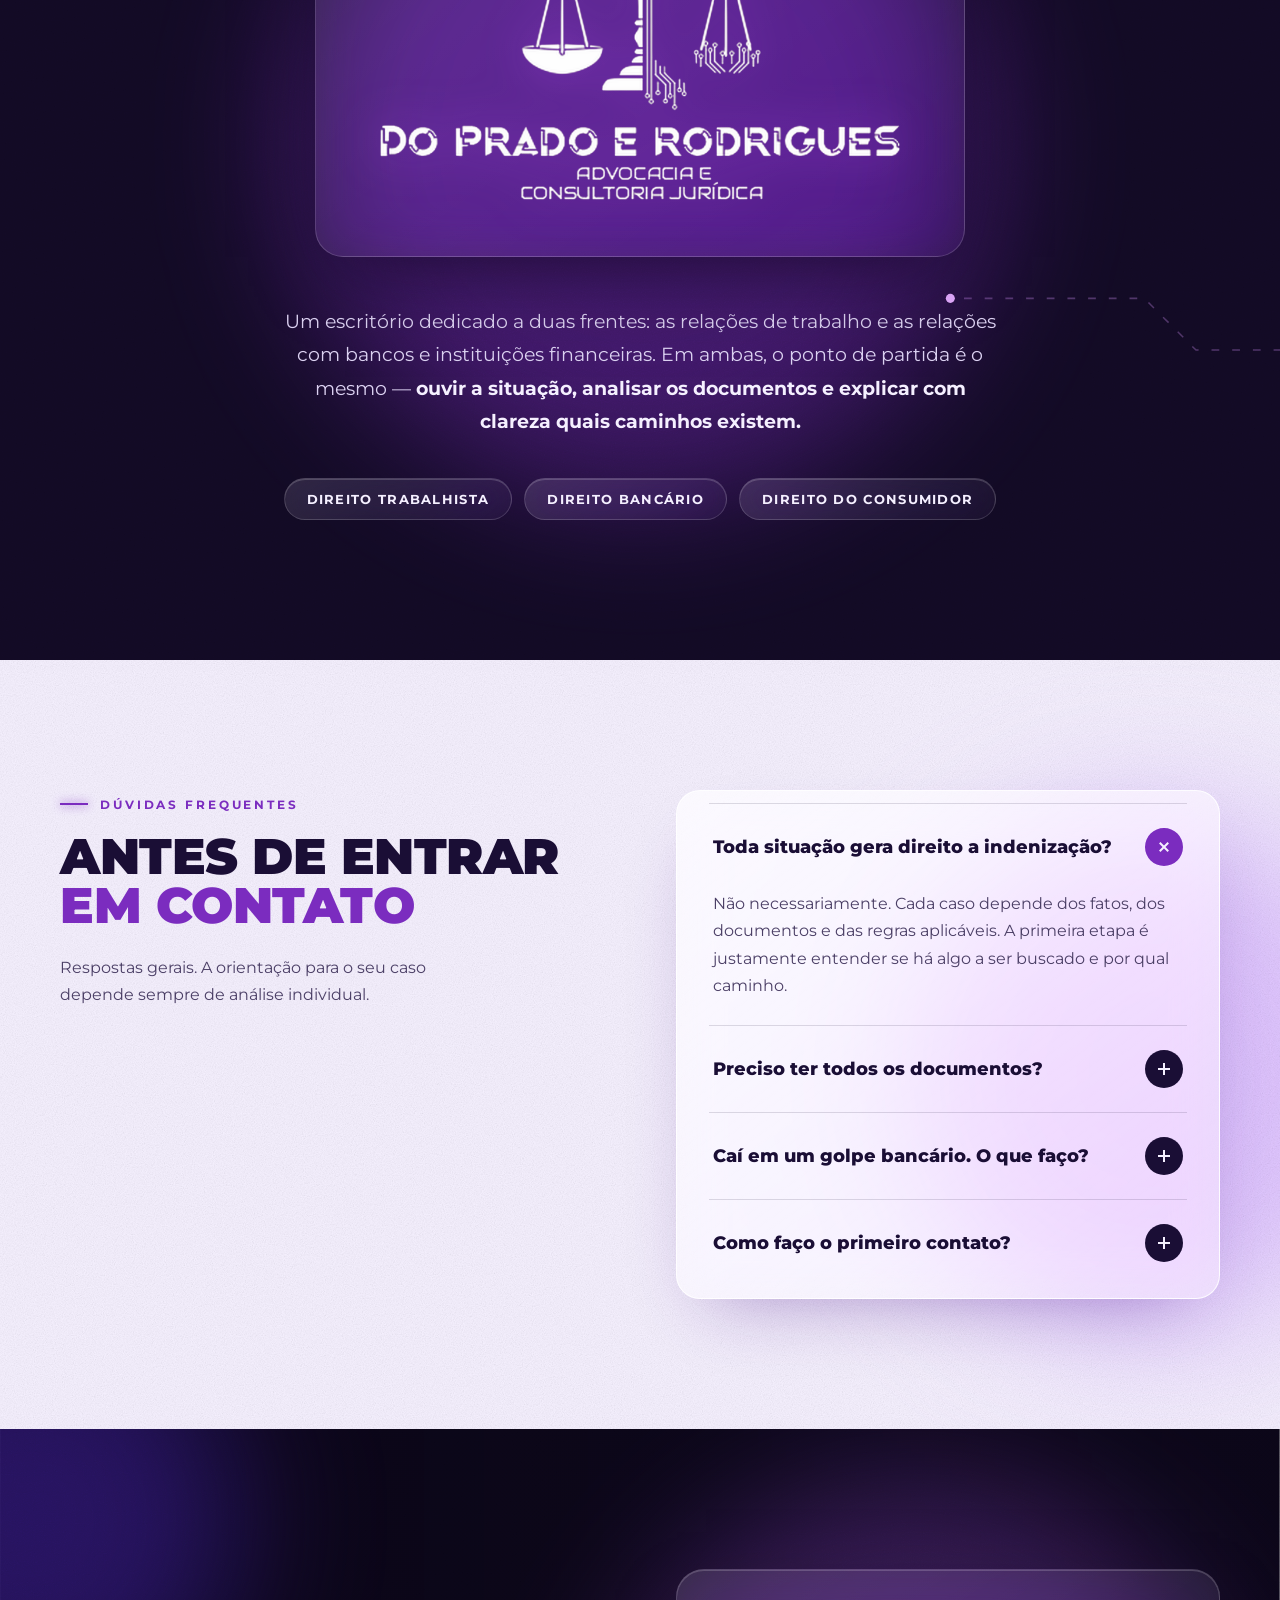
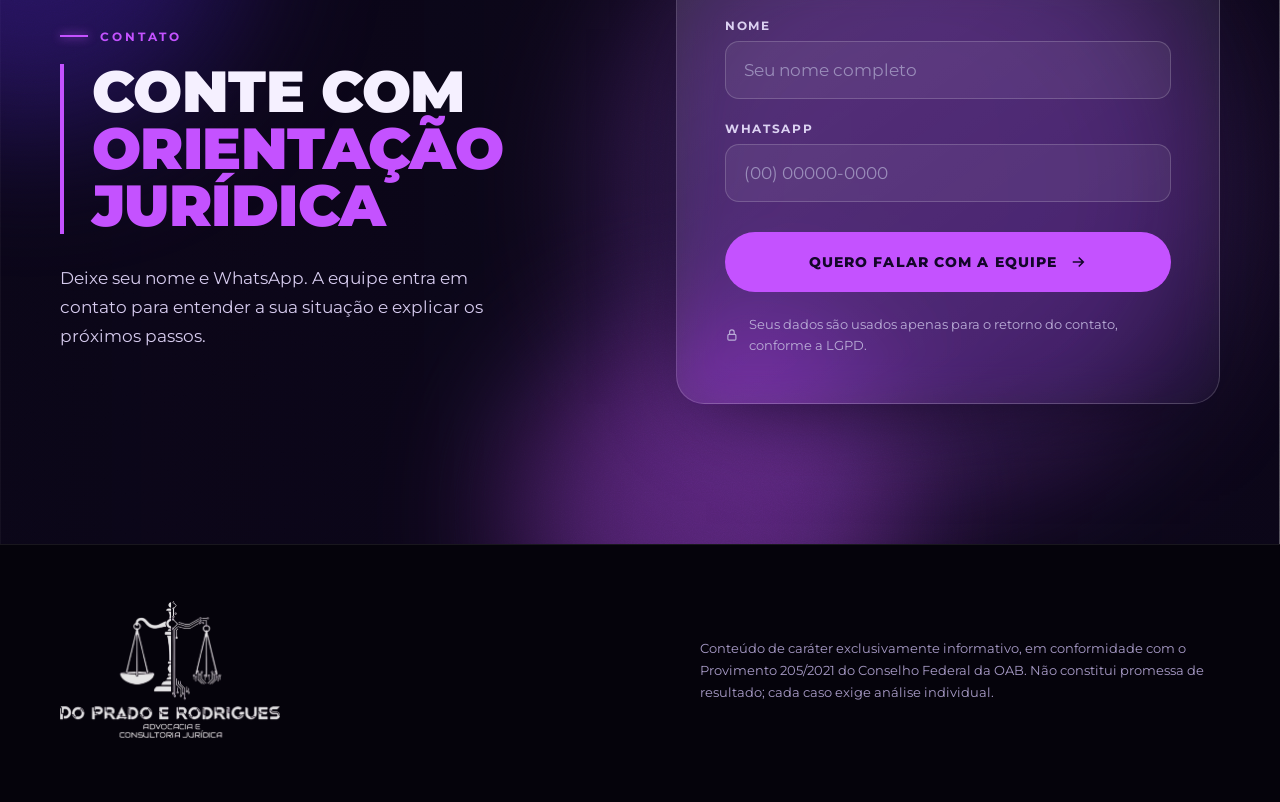
==== commit aff2b21c: "Efeito parallax nas fotos de fundo das seções Co-Authored-By: Claude Opus 5.5 <noreply@anthropic.com" ====
--- a/index.html
+++ b/index.html
@@ -77,7 +77,7 @@
 .marquee{display:flex;width:max-content;animation:slide 50s linear infinite}
 .marquee span{display:inline-flex;align-items:center;gap:32px;padding-right:32px;white-space:nowrap}
 .flow{stroke-dasharray:6 10;animation:flow 2.4s linear infinite}
-.photo{position:absolute;inset:0;z-index:0;overflow:hidden}.photo img{display:block;width:100%;height:100%;object-fit:cover;animation:kb 28s ease-in-out infinite alternate}.shade{position:absolute;inset:0;z-index:0;pointer-events:none}@keyframes kb{from{transform:scale(1)}to{transform:scale(1.08)}}
+.photo{position:absolute;inset:0;z-index:0;overflow:hidden}.photo img{display:block;position:absolute;left:0;top:-15%;width:100%;height:130%;object-fit:cover;will-change:transform;transform:translate3d(0,var(--py,0px),0)}.shade{position:absolute;inset:0;z-index:0;pointer-events:none}
 @keyframes slide{to{transform:translateX(-50%)}}
 @keyframes flow{to{stroke-dashoffset:-64}}
 @keyframes drift{0%,100%{transform:translate(0,0) scale(1)}33%{transform:translate(60px,-40px) scale(1.08)}66%{transform:translate(-40px,30px) scale(.95)}}
@@ -438,5 +438,29 @@
   });
 })();
 </script>
+<script>
+(function(){
+  if(window.matchMedia('(prefers-reduced-motion: reduce)').matches) return;
+  var items=[].slice.call(document.querySelectorAll('.photo'));
+  if(!items.length) return;
+  var ticking=false;
+  function update(){
+    var vh=window.innerHeight;
+    items.forEach(function(el){
+      var r=el.getBoundingClientRect();
+      if(r.bottom<-200||r.top>vh+200) return;
+      // progresso de -1 (abaixo da tela) a 1 (acima da tela)
+      var p=((r.top+r.height/2)-vh/2)/(vh/2+r.height/2);
+      var amp=r.height*0.13;
+      el.firstElementChild.style.setProperty('--py',(p*amp).toFixed(1)+'px');
+    });
+    ticking=false;
+  }
+  function onScroll(){ if(!ticking){ ticking=true; requestAnimationFrame(update); } }
+  window.addEventListener('scroll',onScroll,{passive:true});
+  window.addEventListener('resize',onScroll);
+  update();
+})();
+</script>
 </body>
 </html>
